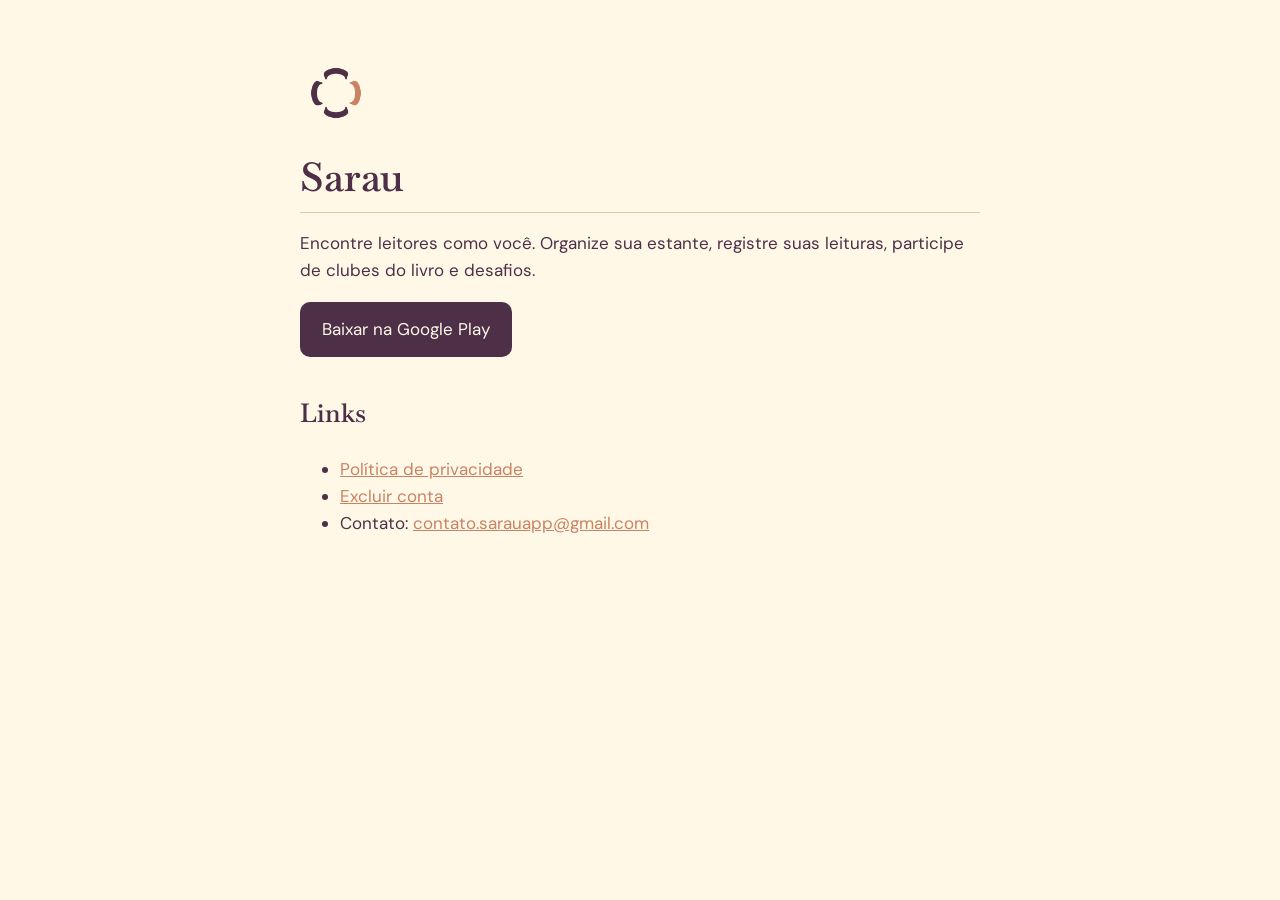
==== index.html @ 99bb4445 "Add files via upload" ====
<!doctype html><html lang="pt-BR"><head><meta charset="utf-8"><meta name="viewport" content="width=device-width,initial-scale=1">
<title>Sarau · rede social de leitores</title>
<link href="https://fonts.googleapis.com/css2?family=Baskervville:wght@600&family=DM+Sans:wght@400;500&display=swap" rel="stylesheet">
<link rel="stylesheet" href="estilo.css"></head><body><main>
<p><img src="simbolo.png" alt="" width="72"></p>
<h1>Sarau</h1>
<p>Encontre leitores como você. Organize sua estante, registre suas leituras, participe de clubes do livro e desafios.</p>
<p><a class="botao" href="https://play.google.com/store/apps/details?id=app.sarau.leitura">Baixar na Google Play</a></p>
<h2>Links</h2>
<ul><li><a href="privacidade.html">Política de privacidade</a></li><li><a href="excluir-conta.html">Excluir conta</a></li><li>Contato: <a href="mailto:contato.sarauapp@gmail.com">contato.sarauapp@gmail.com</a></li></ul>
</main></body></html>
---- estilo.css ----
body{margin:0;background:#FFF8E7;color:#4D3048;font:17px/1.6 "DM Sans",system-ui,sans-serif}
main{max-width:680px;margin:0 auto;padding:40px 24px 80px}
h1,h2{font-family:Baskervville,Georgia,serif;font-weight:600;color:#4D3048}
h1{font-size:40px;line-height:1.15;margin:0 0 8px;border-bottom:1px solid #D9C7A0;padding-bottom:12px}
h2{font-size:26px;margin-top:36px}
a{color:#C98262}.botao{display:inline-block;background:#4D3048;color:#FFF8E7;padding:14px 22px;border-radius:10px;text-decoration:none}
.codigo{font-size:34px;letter-spacing:8px;font-weight:700}
table{width:100%;border-collapse:collapse;margin:16px 0;font-size:15px}th,td{border:1px solid #D9C7A0;padding:8px 10px;text-align:left;vertical-align:top}th{background:#F8ECD8}
@media(max-width:600px){table{display:block;overflow-x:auto}}
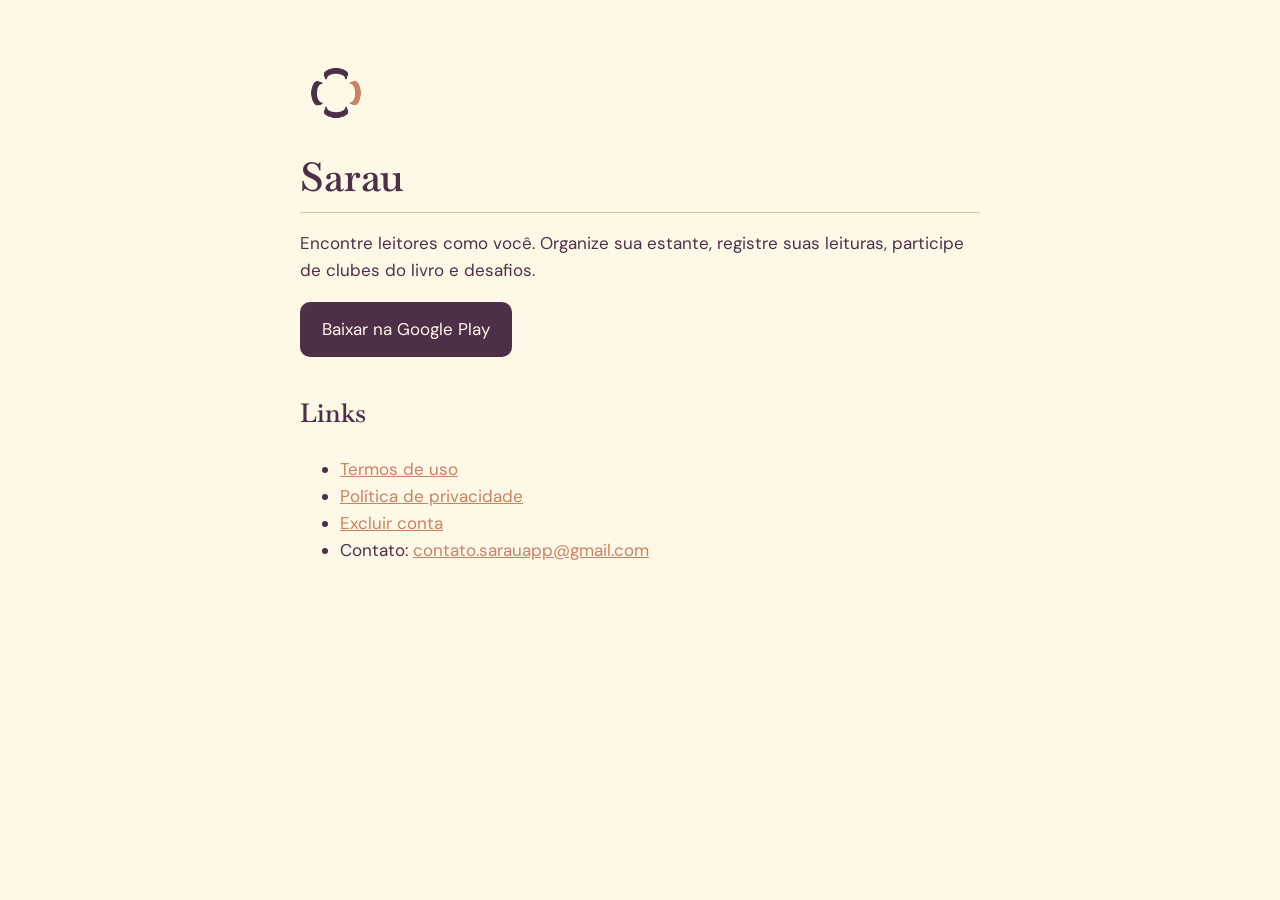
==== commit 4629e49f: "Add files via upload" ====
--- a/index.html
+++ b/index.html
@@ -7,5 +7,5 @@
 <p>Encontre leitores como você. Organize sua estante, registre suas leituras, participe de clubes do livro e desafios.</p>
 <p><a class="botao" href="https://play.google.com/store/apps/details?id=app.sarau.leitura">Baixar na Google Play</a></p>
 <h2>Links</h2>
-<ul><li><a href="privacidade.html">Política de privacidade</a></li><li><a href="excluir-conta.html">Excluir conta</a></li><li>Contato: <a href="mailto:contato.sarauapp@gmail.com">contato.sarauapp@gmail.com</a></li></ul>
+<ul><li><a href="termos.html">Termos de uso</a></li><li><a href="privacidade.html">Política de privacidade</a></li><li><a href="excluir-conta.html">Excluir conta</a></li><li>Contato: <a href="mailto:contato.sarauapp@gmail.com">contato.sarauapp@gmail.com</a></li></ul>
 </main></body></html>
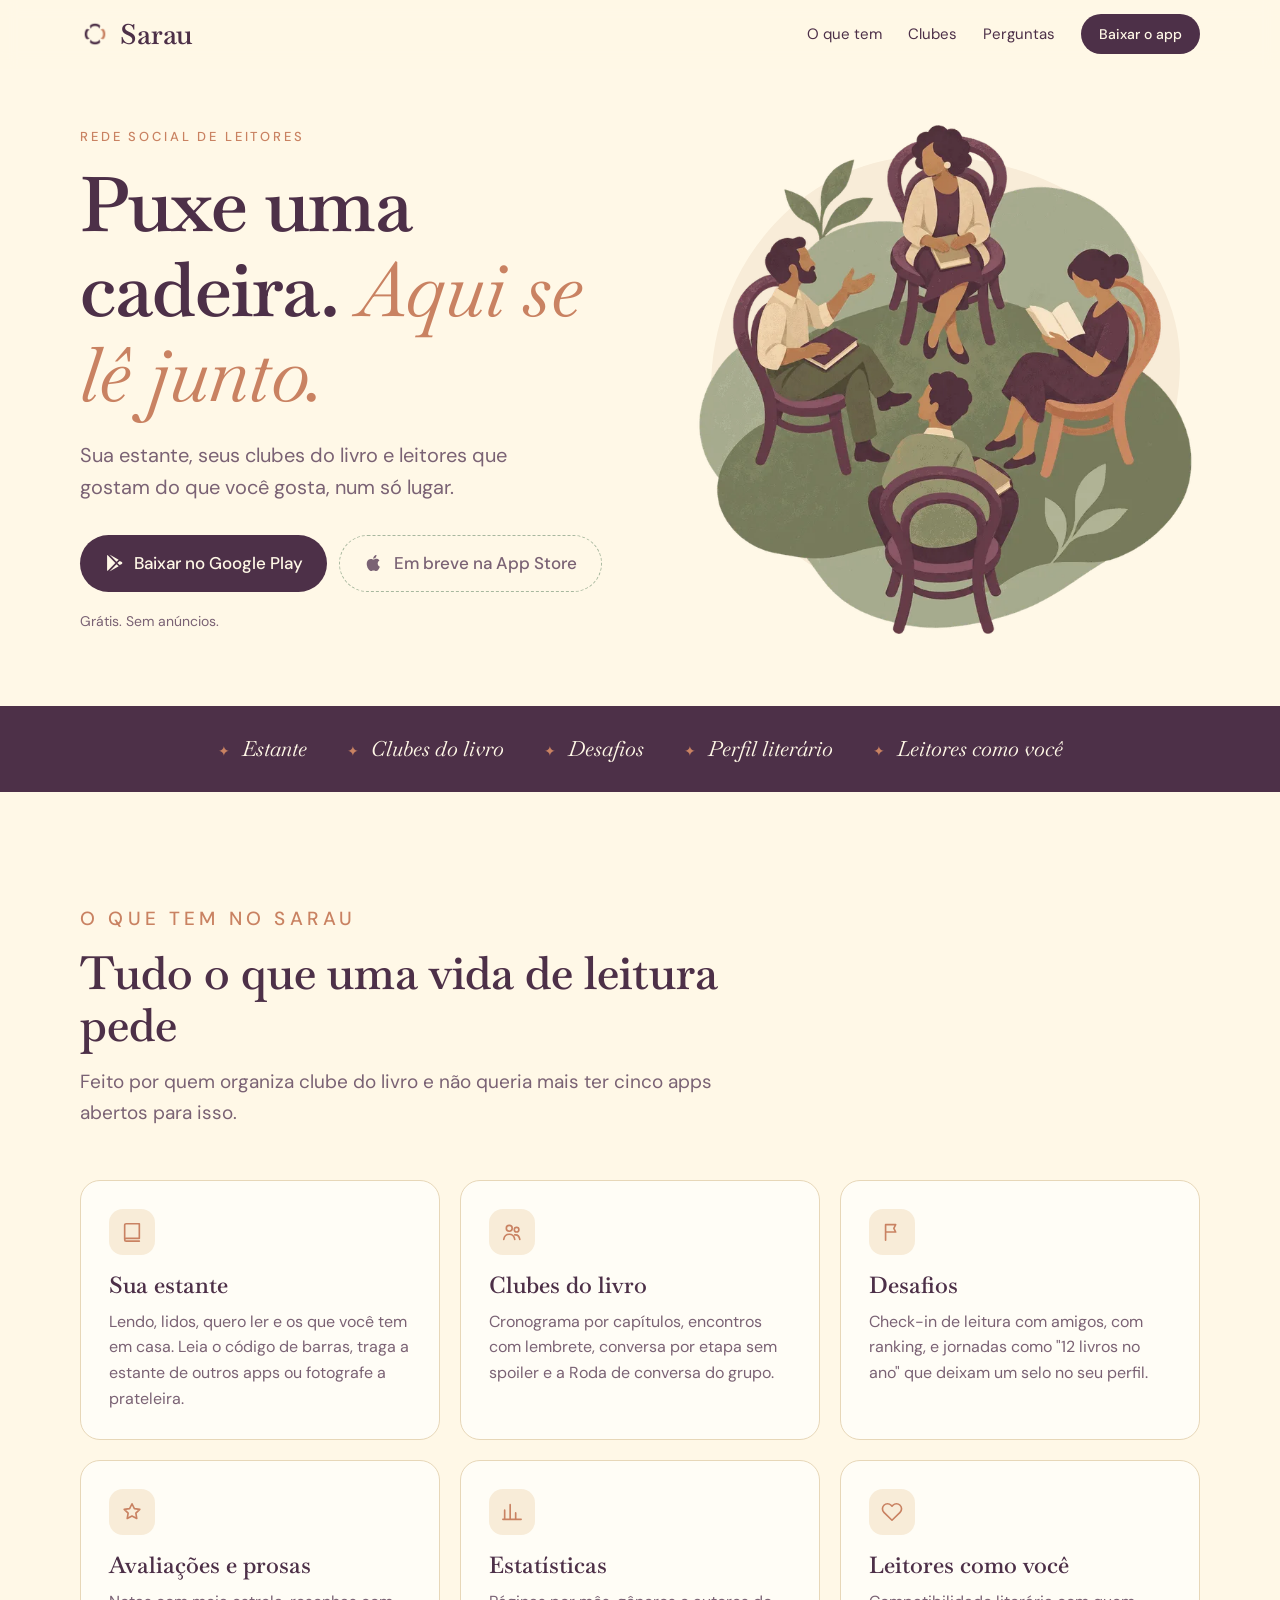
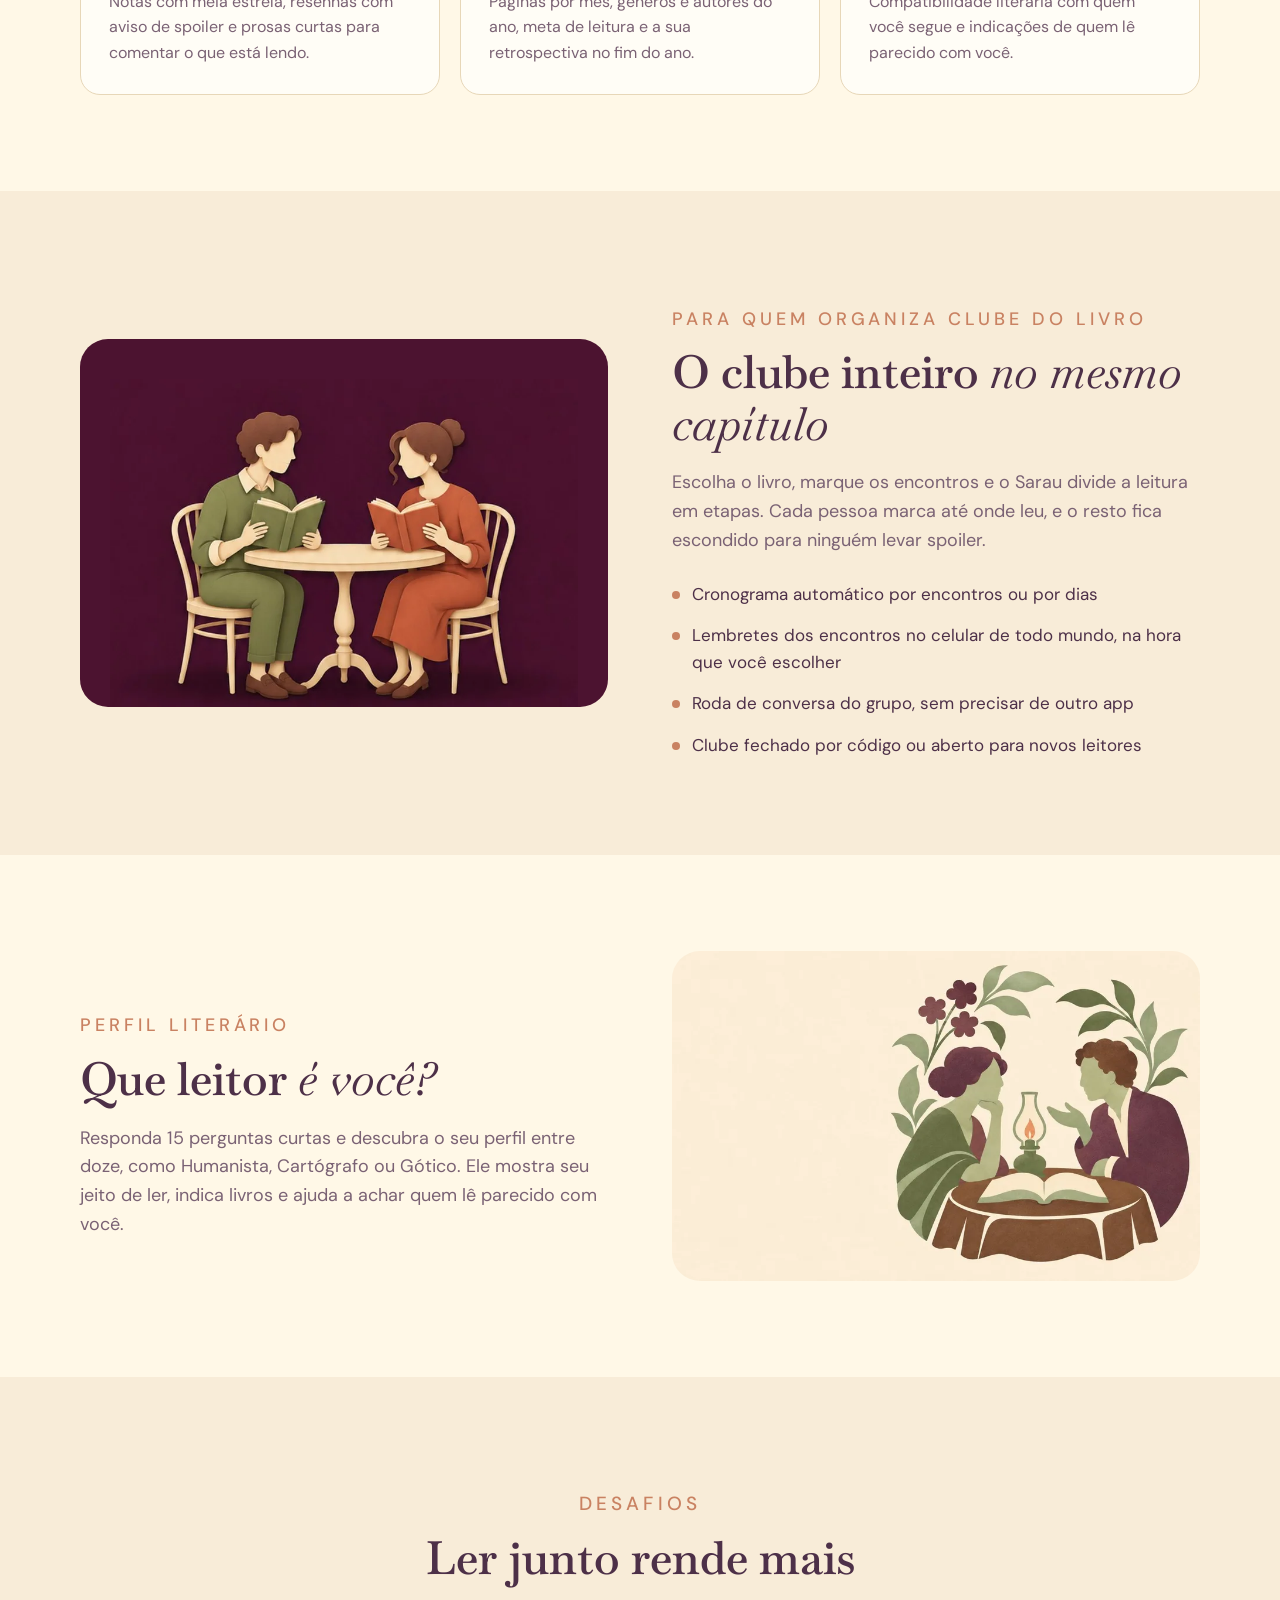
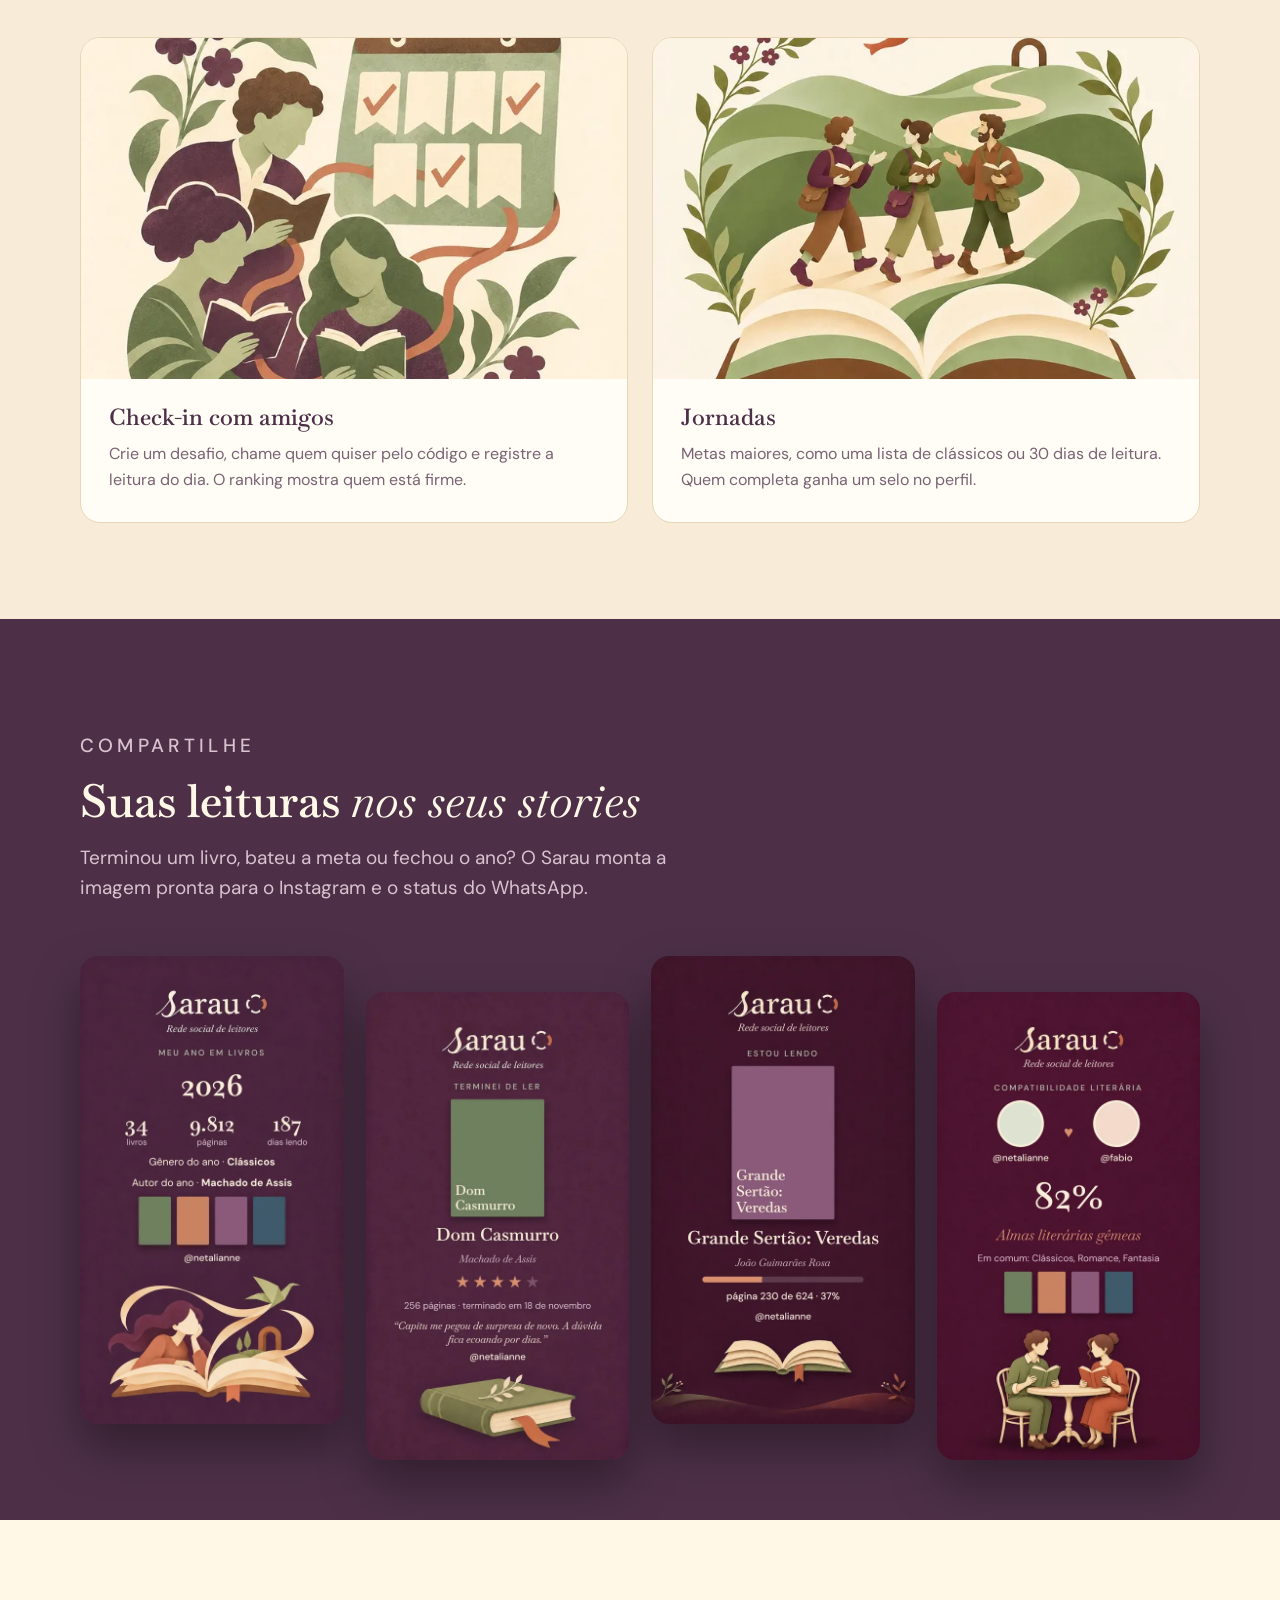
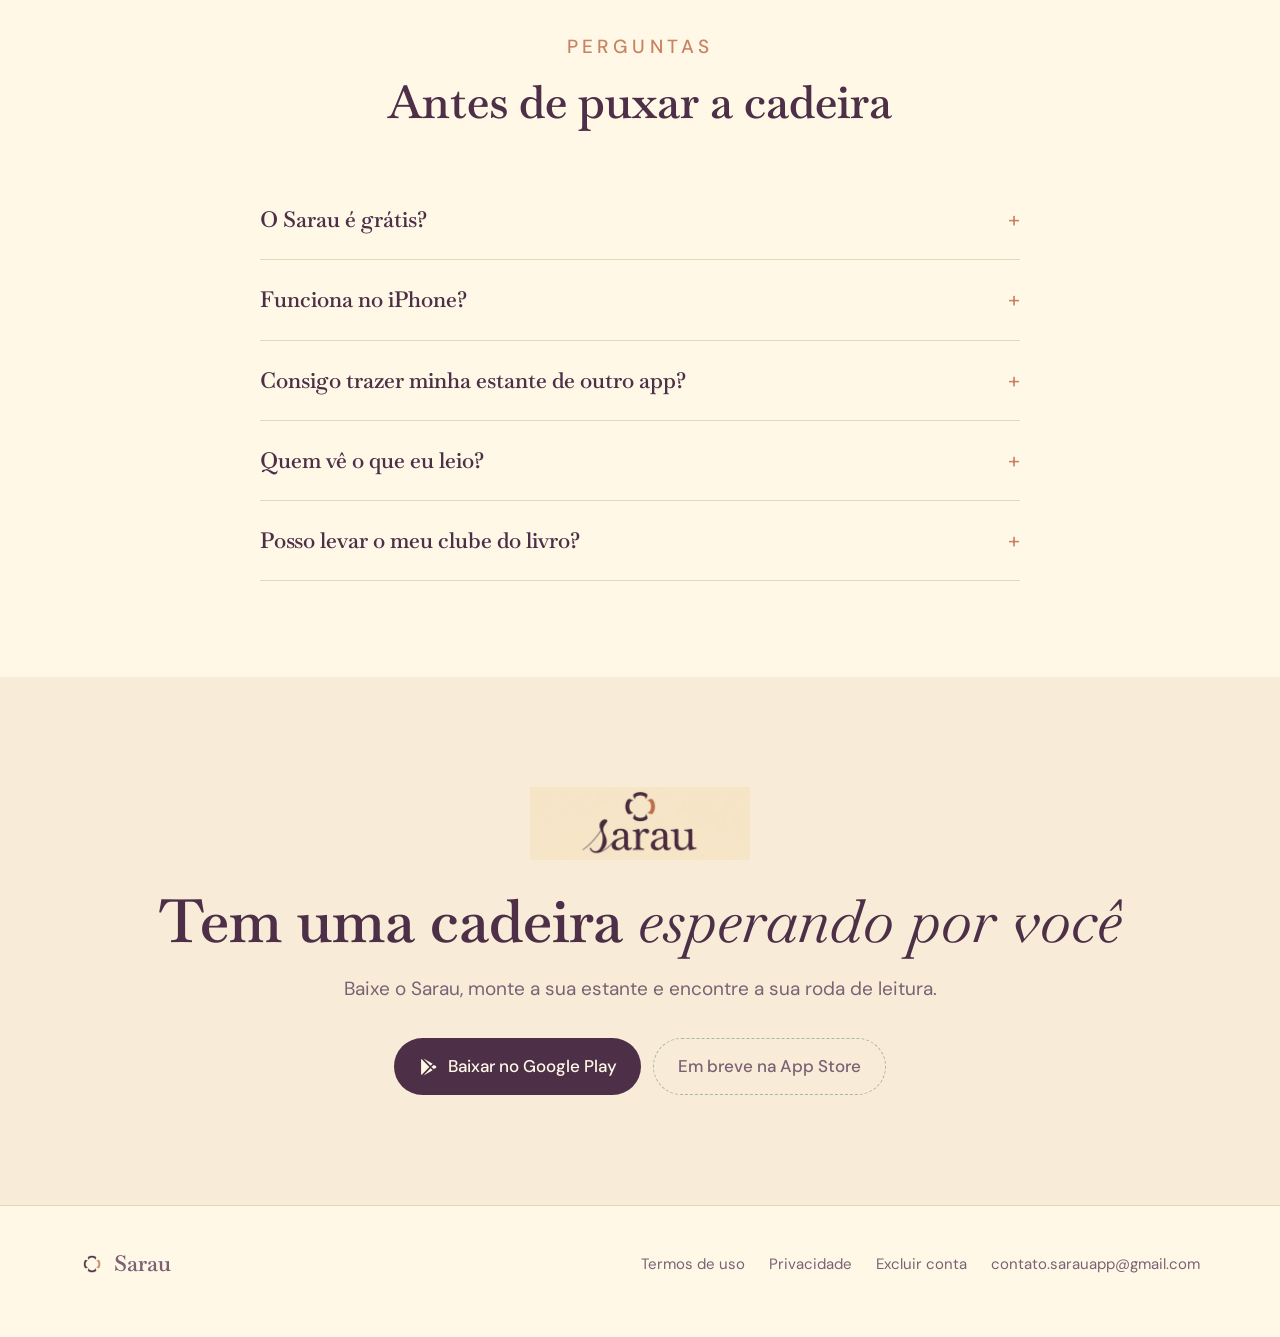
==== commit aa9f4bf9: "Add files via upload" ====
--- a/index.html
+++ b/index.html
@@ -1,11 +1,356 @@
-<!doctype html><html lang="pt-BR"><head><meta charset="utf-8"><meta name="viewport" content="width=device-width,initial-scale=1">
+<!doctype html>
+<html lang="pt-BR">
+<head>
+<meta charset="utf-8">
+<meta name="viewport" content="width=device-width,initial-scale=1">
 <title>Sarau · rede social de leitores</title>
-<link href="https://fonts.googleapis.com/css2?family=Baskervville:wght@600&family=DM+Sans:wght@400;500&display=swap" rel="stylesheet">
-<link rel="stylesheet" href="estilo.css"></head><body><main>
-<p><img src="simbolo.png" alt="" width="72"></p>
-<h1>Sarau</h1>
-<p>Encontre leitores como você. Organize sua estante, registre suas leituras, participe de clubes do livro e desafios.</p>
-<p><a class="botao" href="https://play.google.com/store/apps/details?id=app.sarau.leitura">Baixar na Google Play</a></p>
-<h2>Links</h2>
-<ul><li><a href="termos.html">Termos de uso</a></li><li><a href="privacidade.html">Política de privacidade</a></li><li><a href="excluir-conta.html">Excluir conta</a></li><li>Contato: <a href="mailto:contato.sarauapp@gmail.com">contato.sarauapp@gmail.com</a></li></ul>
-</main></body></html>
+<meta name="description" content="Sarau é a rede social de leitores: organize sua estante, participe de clubes do livro, entre em desafios de leitura e encontre gente que lê parecido com você.">
+<meta property="og:title" content="Sarau · rede social de leitores">
+<meta property="og:description" content="Puxe uma cadeira: estante, clubes do livro, desafios e leitores como você, num só lugar.">
+<meta property="og:image" content="https://netalianne.github.io/sarau-site/img/roda.webp">
+<meta property="og:type" content="website">
+<meta name="theme-color" content="#4D3048">
+<link rel="icon" href="simbolo.png">
+<link rel="preconnect" href="https://fonts.googleapis.com">
+<link rel="preconnect" href="https://fonts.gstatic.com" crossorigin>
+<link href="https://fonts.googleapis.com/css2?family=Baskervville:ital,wght@0,400;0,600;1,400&family=DM+Sans:wght@400;500;700&display=swap" rel="stylesheet">
+<style>
+  :root {
+    --marfim: #FFF8E7; --papel: #FFFDF6; --cartao: #F8ECD8; --ameixa: #4D3048; --ameixa-escura: #3A2236;
+    --terracota: #C98262; --salvia: #A8B89F; --salvia-clara: #DDE3D1; --oliva: #6F7F5F; --suave: #7A6274; --linha: #E7D7B8;
+  }
+  * { box-sizing: border-box; }
+  html { scroll-behavior: smooth; }
+  body { margin: 0; background: var(--marfim); color: var(--ameixa); font-family: 'DM Sans', system-ui, sans-serif; font-size: 17px; line-height: 1.6; }
+  img { max-width: 100%; height: auto; display: block; }
+  a { color: inherit; }
+  .miolo { width: min(1120px, 100% - 40px); margin-inline: auto; }
+  h1, h2, h3 { font-family: 'Baskervville', Georgia, serif; font-weight: 600; line-height: 1.12; margin: 0; }
+  h2 { font-size: clamp(30px, 4.4vw, 46px); }
+  h3 { font-size: 23px; }
+  .italico { font-family: 'Baskervville', Georgia, serif; font-style: italic; font-weight: 400; }
+  .rotulo { font-size: 13px; letter-spacing: .22em; text-transform: uppercase; color: var(--terracota); font-weight: 500; margin-bottom: 14px; }
+  p { margin: 0; }
+  .suave { color: var(--suave); }
+
+  /* topo */
+  .topo { position: sticky; top: 0; z-index: 10; background: rgba(255,248,231,.92); backdrop-filter: blur(8px); border-bottom: 1px solid transparent; }
+  .topo.rolou { border-color: var(--linha); }
+  .topo .miolo { display: flex; align-items: center; justify-content: space-between; height: 68px; }
+  .marca { display: flex; align-items: center; gap: 10px; text-decoration: none; font-family: 'Baskervville', serif; font-size: 28px; font-weight: 600; }
+  .marca img { width: 30px; }
+  .menu { display: flex; gap: 26px; align-items: center; font-size: 15px; }
+  .menu a { text-decoration: none; }
+  .menu a:not(.botao):hover { color: var(--terracota); }
+  @media (max-width: 760px) { .menu a:not(.botao) { display: none; } }
+
+  .botao { display: inline-flex; align-items: center; gap: 10px; background: var(--ameixa); color: var(--marfim); text-decoration: none; font-weight: 500; padding: 14px 24px; border-radius: 999px; transition: transform .15s, background .15s; }
+  .botao:hover { background: var(--ameixa-escura); transform: translateY(-1px); }
+  .botao.pequeno { padding: 9px 18px; font-size: 14px; }
+  .botao.claro { background: transparent; color: var(--ameixa); border: 1.5px solid var(--ameixa); }
+  .botao.desligado { background: transparent; color: var(--suave); border: 1.5px dashed var(--salvia); cursor: default; }
+  .botao.desligado:hover { transform: none; }
+  .botao svg { width: 20px; height: 20px; flex: none; }
+  .lojas { display: flex; flex-wrap: wrap; gap: 12px; }
+
+  /* abertura */
+  .abertura { padding: 56px 0 72px; }
+  .abertura .miolo { display: grid; grid-template-columns: 1.05fr .95fr; gap: 48px; align-items: center; }
+  .abertura h1 { font-size: clamp(42px, 6.4vw, 76px); letter-spacing: -.01em; }
+  .abertura h1 .italico { color: var(--terracota); }
+  .abertura .chamada { font-size: 20px; margin: 22px 0 32px; max-width: 34ch; }
+  .abertura .ilustra { position: relative; }
+  .abertura .ilustra::before { content: ''; position: absolute; inset: 6% 4%; background: var(--cartao); border-radius: 46% 54% 50% 50% / 52% 46% 54% 48%; z-index: -1; }
+  .detalhe { margin-top: 18px; font-size: 14px; }
+  @media (max-width: 860px) {
+    .abertura .miolo { grid-template-columns: 1fr; text-align: center; }
+    .abertura .chamada { margin-inline: auto; }
+    .abertura .lojas { justify-content: center; }
+    .abertura .ilustra { max-width: 300px; margin: 0 auto; order: -1; }
+  }
+
+  /* faixa */
+  .faixa { background: var(--ameixa); color: var(--marfim); padding: 26px 0; }
+  .faixa .miolo { display: flex; flex-wrap: wrap; justify-content: center; gap: 12px 40px; font-family: 'Baskervville', serif; font-size: 21px; font-style: italic; }
+  .faixa span::before { content: '✦'; color: var(--terracota); margin-right: 12px; font-style: normal; font-size: 14px; }
+
+  section { padding: 96px 0; }
+  .cabeca { max-width: 640px; margin-bottom: 52px; }
+  .cabeca p { margin-top: 16px; font-size: 19px; }
+  .centro { text-align: center; margin-inline: auto; }
+
+  /* recursos */
+  .grade { display: grid; grid-template-columns: repeat(3, 1fr); gap: 20px; }
+  .card { background: var(--papel); border: 1px solid var(--linha); border-radius: 20px; padding: 28px; }
+  .card .icone { width: 46px; height: 46px; border-radius: 14px; background: var(--cartao); display: grid; place-items: center; margin-bottom: 18px; }
+  .card .icone svg { width: 22px; height: 22px; stroke: var(--terracota); }
+  .card p { margin-top: 10px; color: var(--suave); font-size: 16px; }
+  @media (max-width: 900px) { .grade { grid-template-columns: 1fr 1fr; } }
+  @media (max-width: 600px) { .grade { grid-template-columns: 1fr; } }
+
+  /* blocos alternados */
+  .bloco .miolo { display: grid; grid-template-columns: 1fr 1fr; gap: 64px; align-items: center; }
+  .bloco.inverte .ilustra { order: 2; }
+  .bloco .ilustra img { border-radius: 28px; }
+  .bloco ul { list-style: none; padding: 0; margin: 26px 0 0; display: grid; gap: 14px; }
+  .bloco li { display: flex; gap: 12px; }
+  .bloco li::before { content: ''; flex: none; width: 8px; height: 8px; border-radius: 50%; background: var(--terracota); margin-top: 10px; }
+  .bloco .texto > p { margin-top: 18px; font-size: 18px; }
+  .fundo-cartao { background: var(--cartao); }
+  .mesa { background: #4c1330; border-radius: 28px; padding: 40px 30px 0; overflow: hidden; }
+  .mesa img { border-radius: 0 !important; }
+  @media (max-width: 860px) {
+    .bloco .miolo { grid-template-columns: 1fr; gap: 36px; }
+    .bloco.inverte .ilustra { order: 0; }
+    .bloco .ilustra { max-width: 460px; }
+  }
+
+  /* desafios */
+  .duas { display: grid; grid-template-columns: 1fr 1fr; gap: 24px; }
+  .duas .card { padding: 0; overflow: hidden; display: flex; flex-direction: column; }
+  .duas .card img { aspect-ratio: 16/10; object-fit: cover; }
+  .duas .card div { padding: 26px 28px 30px; }
+  @media (max-width: 760px) { .duas { grid-template-columns: 1fr; } }
+
+  /* stories */
+  .stories { background: var(--ameixa); color: var(--marfim); overflow: hidden; }
+  .stories .rotulo { color: var(--salvia); }
+  .stories .cabeca p { color: #D9C3CF; }
+  .telas { display: grid; grid-template-columns: repeat(4, 1fr); gap: 22px; }
+  .telas img { border-radius: 18px; box-shadow: 0 24px 48px rgba(0,0,0,.35); }
+  .telas img:nth-child(even) { transform: translateY(36px); }
+  @media (max-width: 860px) {
+    .telas { grid-template-columns: repeat(4, 62%); overflow-x: auto; scroll-snap-type: x mandatory; padding-bottom: 50px; }
+    .telas img { scroll-snap-align: center; }
+  }
+
+  /* perguntas */
+  .perguntas { max-width: 760px; margin-inline: auto; }
+  details { border-bottom: 1px solid var(--linha); padding: 22px 0; }
+  summary { cursor: pointer; list-style: none; font-family: 'Baskervville', serif; font-size: 22px; font-weight: 600; display: flex; justify-content: space-between; gap: 16px; }
+  summary::-webkit-details-marker { display: none; }
+  summary::after { content: '+'; color: var(--terracota); font-family: 'DM Sans'; font-weight: 400; }
+  details[open] summary::after { content: '–'; }
+  details p { margin-top: 12px; color: var(--suave); }
+
+  /* convite final */
+  .final { text-align: center; padding: 110px 0; }
+  .final h2 { font-size: clamp(36px, 5.4vw, 60px); }
+  .final p { font-size: 19px; margin: 18px auto 34px; max-width: 46ch; }
+  .final .lojas { justify-content: center; }
+
+  footer { border-top: 1px solid var(--linha); padding: 40px 0 56px; font-size: 15px; }
+  footer .miolo { display: flex; flex-wrap: wrap; gap: 20px 40px; justify-content: space-between; align-items: center; }
+  footer nav { display: flex; flex-wrap: wrap; gap: 8px 24px; }
+  footer a { text-decoration: none; color: var(--suave); }
+  footer a:hover { color: var(--ameixa); }
+
+  .surge { opacity: 0; transform: translateY(18px); transition: opacity .7s ease, transform .7s ease; }
+  .surge.visivel { opacity: 1; transform: none; }
+  @media (prefers-reduced-motion: reduce) { .surge { opacity: 1; transform: none; transition: none; } html { scroll-behavior: auto; } }
+</style>
+</head>
+<body>
+
+<header class="topo" id="topo">
+  <div class="miolo">
+    <a class="marca" href="#"><img src="simbolo.png" alt="">Sarau</a>
+    <nav class="menu">
+      <a href="#recursos">O que tem</a>
+      <a href="#clubes">Clubes</a>
+      <a href="#perguntas">Perguntas</a>
+      <a class="botao pequeno" href="#baixar">Baixar o app</a>
+    </nav>
+  </div>
+</header>
+
+<main>
+  <section class="abertura">
+    <div class="miolo">
+      <div>
+        <p class="rotulo">Rede social de leitores</p>
+        <h1>Puxe uma cadeira. <span class="italico">Aqui se lê junto.</span></h1>
+        <p class="chamada suave">Sua estante, seus clubes do livro e leitores que gostam do que você gosta, num só lugar.</p>
+        <div class="lojas">
+          <a class="botao" href="https://play.google.com/store/apps/details?id=app.sarau.leitura">
+            <svg viewBox="0 0 24 24" fill="currentColor" aria-hidden="true"><path d="M4.2 2.4 13.6 12l-9.4 9.6c-.3-.2-.5-.6-.5-1.1V3.5c0-.5.2-.9.5-1.1Zm10.8 11 2.6 2.6-11 6.3 8.4-8.9Zm3.9-3.9 2.5 1.4c.8.5.8 1.7 0 2.2l-2.5 1.4-2.8-2.5 2.8-2.5ZM6.6 1.7l11 6.3L15 10.6 6.6 1.7Z"/></svg>
+            Baixar no Google Play
+          </a>
+          <span class="botao desligado">
+            <svg viewBox="0 0 24 24" fill="currentColor" aria-hidden="true"><path d="M16.4 12.6c0-2.4 2-3.6 2.1-3.7-1.1-1.7-2.9-1.9-3.5-1.9-1.5-.2-2.9.9-3.7.9-.8 0-1.9-.9-3.2-.8-1.6 0-3.1 1-4 2.4-1.7 3-.4 7.4 1.2 9.8.8 1.2 1.8 2.5 3 2.4 1.2 0 1.7-.8 3.2-.8s1.9.8 3.2.8c1.3 0 2.2-1.2 3-2.4.9-1.4 1.3-2.7 1.3-2.8 0 0-2.6-1-2.6-3.9ZM14 5.4c.7-.8 1.1-1.9 1-3-1 0-2.1.7-2.8 1.5-.6.7-1.2 1.8-1 2.9 1.1.1 2.1-.6 2.8-1.4Z"/></svg>
+            Em breve na App Store
+          </span>
+        </div>
+        <p class="detalhe suave">Grátis. Sem anúncios.</p>
+      </div>
+      <div class="ilustra"><img src="img/roda.webp" alt="Quatro pessoas sentadas em roda, conversando sobre livros" width="800" height="800"></div>
+    </div>
+  </section>
+
+  <div class="faixa"><div class="miolo"><span>Estante</span><span>Clubes do livro</span><span>Desafios</span><span>Perfil literário</span><span>Leitores como você</span></div></div>
+
+  <section id="recursos">
+    <div class="miolo">
+      <div class="cabeca surge">
+        <p class="rotulo">O que tem no Sarau</p>
+        <h2>Tudo o que uma vida de leitura pede</h2>
+        <p class="suave">Feito por quem organiza clube do livro e não queria mais ter cinco apps abertos para isso.</p>
+      </div>
+      <div class="grade">
+        <article class="card surge">
+          <div class="icone"><svg viewBox="0 0 24 24" fill="none" stroke-width="1.8" stroke-linecap="round" stroke-linejoin="round"><path d="M4 19.5V4.5A1.5 1.5 0 0 1 5.5 3H20v16H5.5A1.5 1.5 0 0 0 4 20.5 1.5 1.5 0 0 0 5.5 22H20"/></svg></div>
+          <h3>Sua estante</h3>
+          <p>Lendo, lidos, quero ler e os que você tem em casa. Leia o código de barras, traga a estante de outros apps ou fotografe a prateleira.</p>
+        </article>
+        <article class="card surge">
+          <div class="icone"><svg viewBox="0 0 24 24" fill="none" stroke-width="1.8" stroke-linecap="round" stroke-linejoin="round"><circle cx="9" cy="8" r="3.2"/><circle cx="17" cy="9.5" r="2.5"/><path d="M3 20c.6-3.4 3-5.5 6-5.5s5.4 2.1 6 5.5M15 15.2c2.6-.4 4.9 1.3 5.5 4.8"/></svg></div>
+          <h3>Clubes do livro</h3>
+          <p>Cronograma por capítulos, encontros com lembrete, conversa por etapa sem spoiler e a Roda de conversa do grupo.</p>
+        </article>
+        <article class="card surge">
+          <div class="icone"><svg viewBox="0 0 24 24" fill="none" stroke-width="1.8" stroke-linecap="round" stroke-linejoin="round"><path d="M5 21V4m0 0h11l-2 4 2 4H5"/></svg></div>
+          <h3>Desafios</h3>
+          <p>Check-in de leitura com amigos, com ranking, e jornadas como "12 livros no ano" que deixam um selo no seu perfil.</p>
+        </article>
+        <article class="card surge">
+          <div class="icone"><svg viewBox="0 0 24 24" fill="none" stroke-width="1.8" stroke-linecap="round" stroke-linejoin="round"><path d="M12 3l2.6 5.3 5.9.9-4.3 4.1 1 5.8L12 16.4 6.8 19.1l1-5.8L3.5 9.2l5.9-.9L12 3Z"/></svg></div>
+          <h3>Avaliações e prosas</h3>
+          <p>Notas com meia estrela, resenhas com aviso de spoiler e prosas curtas para comentar o que está lendo.</p>
+        </article>
+        <article class="card surge">
+          <div class="icone"><svg viewBox="0 0 24 24" fill="none" stroke-width="1.8" stroke-linecap="round" stroke-linejoin="round"><path d="M4 20V10M10 20V4M16 20v-7M22 20H2"/></svg></div>
+          <h3>Estatísticas</h3>
+          <p>Páginas por mês, gêneros e autores do ano, meta de leitura e a sua retrospectiva no fim do ano.</p>
+        </article>
+        <article class="card surge">
+          <div class="icone"><svg viewBox="0 0 24 24" fill="none" stroke-width="1.8" stroke-linecap="round" stroke-linejoin="round"><path d="M20.8 4.6a5.5 5.5 0 0 0-7.8 0L12 5.7l-1-1.1a5.5 5.5 0 0 0-7.8 7.8L12 21l8.8-8.6a5.5 5.5 0 0 0 0-7.8Z"/></svg></div>
+          <h3>Leitores como você</h3>
+          <p>Compatibilidade literária com quem você segue e indicações de quem lê parecido com você.</p>
+        </article>
+      </div>
+    </div>
+  </section>
+
+  <section class="bloco fundo-cartao" id="clubes">
+    <div class="miolo">
+      <div class="ilustra surge mesa"><img src="img/mesa.webp" alt="Duas pessoas lendo e conversando à mesma mesa" width="800" height="560" loading="lazy"></div>
+      <div class="texto surge">
+        <p class="rotulo">Para quem organiza clube do livro</p>
+        <h2>O clube inteiro <span class="italico">no mesmo capítulo</span></h2>
+        <p class="suave">Escolha o livro, marque os encontros e o Sarau divide a leitura em etapas. Cada pessoa marca até onde leu, e o resto fica escondido para ninguém levar spoiler.</p>
+        <ul>
+          <li>Cronograma automático por encontros ou por dias</li>
+          <li>Lembretes dos encontros no celular de todo mundo, na hora que você escolher</li>
+          <li>Roda de conversa do grupo, sem precisar de outro app</li>
+          <li>Clube fechado por código ou aberto para novos leitores</li>
+        </ul>
+      </div>
+    </div>
+  </section>
+
+  <section class="bloco inverte">
+    <div class="miolo">
+      <div class="ilustra surge"><img src="img/perfil.webp" alt="Ilustração do perfil literário Humanista" width="900" height="563" loading="lazy"></div>
+      <div class="texto surge">
+        <p class="rotulo">Perfil literário</p>
+        <h2>Que leitor <span class="italico">é você?</span></h2>
+        <p class="suave">Responda 15 perguntas curtas e descubra o seu perfil entre doze, como Humanista, Cartógrafo ou Gótico. Ele mostra seu jeito de ler, indica livros e ajuda a achar quem lê parecido com você.</p>
+      </div>
+    </div>
+  </section>
+
+  <section class="fundo-cartao">
+    <div class="miolo">
+      <div class="cabeca centro surge" style="text-align:center">
+        <p class="rotulo">Desafios</p>
+        <h2>Ler junto rende mais</h2>
+      </div>
+      <div class="duas">
+        <article class="card surge">
+          <img src="img/checkin.webp" alt="" loading="lazy" width="700" height="700">
+          <div>
+            <h3>Check-in com amigos</h3>
+            <p>Crie um desafio, chame quem quiser pelo código e registre a leitura do dia. O ranking mostra quem está firme.</p>
+          </div>
+        </article>
+        <article class="card surge">
+          <img src="img/jornada.webp" alt="" loading="lazy" width="700" height="700">
+          <div>
+            <h3>Jornadas</h3>
+            <p>Metas maiores, como uma lista de clássicos ou 30 dias de leitura. Quem completa ganha um selo no perfil.</p>
+          </div>
+        </article>
+      </div>
+    </div>
+  </section>
+
+  <section class="stories">
+    <div class="miolo">
+      <div class="cabeca surge">
+        <p class="rotulo">Compartilhe</p>
+        <h2>Suas leituras <span class="italico">nos seus stories</span></h2>
+        <p>Terminou um livro, bateu a meta ou fechou o ano? O Sarau monta a imagem pronta para o Instagram e o status do WhatsApp.</p>
+      </div>
+      <div class="telas">
+        <img src="img/story-retrospectiva.webp" alt="Exemplo de story da retrospectiva do ano" loading="lazy" width="540" height="960">
+        <img src="img/story-terminei.webp" alt="Exemplo de story de livro terminado" loading="lazy" width="540" height="960">
+        <img src="img/story-lendo.webp" alt="Exemplo de story de livro em leitura" loading="lazy" width="540" height="960">
+        <img src="img/story-compatibilidade.webp" alt="Exemplo de story de compatibilidade literária" loading="lazy" width="540" height="960">
+      </div>
+    </div>
+  </section>
+
+  <section id="perguntas">
+    <div class="miolo">
+      <div class="cabeca centro surge" style="text-align:center">
+        <p class="rotulo">Perguntas</p>
+        <h2>Antes de puxar a cadeira</h2>
+      </div>
+      <div class="perguntas">
+        <details><summary>O Sarau é grátis?</summary><p>Sim. Dá para usar tudo sem pagar e sem anúncios.</p></details>
+        <details><summary>Funciona no iPhone?</summary><p>A versão para Android já está no Google Play. A do iPhone está a caminho da App Store.</p></details>
+        <details><summary>Consigo trazer minha estante de outro app?</summary><p>Consegue. Dá para importar um arquivo .csv, ler o código de barras dos seus livros ou fotografar a prateleira para o app reconhecer os títulos.</p></details>
+        <details><summary>Quem vê o que eu leio?</summary><p>Você escolhe. O perfil pode ser só para quem você aprovar, e dá para esconder livros específicos. Sua meta e suas estatísticas são só suas.</p></details>
+        <details><summary>Posso levar o meu clube do livro?</summary><p>Pode. Crie o clube, convide o grupo pelo código e use o cronograma, os encontros e a Roda de conversa no lugar de vários apps.</p></details>
+      </div>
+    </div>
+  </section>
+
+  <section class="final fundo-cartao" id="baixar">
+    <div class="miolo surge">
+      <img src="img/logo.webp" alt="Sarau" width="900" height="300" style="width:220px;margin:0 auto 28px;mix-blend-mode:multiply">
+      <h2>Tem uma cadeira <span class="italico">esperando por você</span></h2>
+      <p class="suave">Baixe o Sarau, monte a sua estante e encontre a sua roda de leitura.</p>
+      <div class="lojas">
+        <a class="botao" href="https://play.google.com/store/apps/details?id=app.sarau.leitura">
+          <svg viewBox="0 0 24 24" fill="currentColor" aria-hidden="true"><path d="M4.2 2.4 13.6 12l-9.4 9.6c-.3-.2-.5-.6-.5-1.1V3.5c0-.5.2-.9.5-1.1Zm10.8 11 2.6 2.6-11 6.3 8.4-8.9Zm3.9-3.9 2.5 1.4c.8.5.8 1.7 0 2.2l-2.5 1.4-2.8-2.5 2.8-2.5ZM6.6 1.7l11 6.3L15 10.6 6.6 1.7Z"/></svg>
+          Baixar no Google Play
+        </a>
+        <span class="botao desligado">Em breve na App Store</span>
+      </div>
+    </div>
+  </section>
+</main>
+
+<footer>
+  <div class="miolo">
+    <a class="marca" href="#" style="font-size:22px"><img src="simbolo.png" alt="" style="width:24px">Sarau</a>
+    <nav>
+      <a href="termos.html">Termos de uso</a>
+      <a href="privacidade.html">Privacidade</a>
+      <a href="excluir-conta.html">Excluir conta</a>
+      <a href="mailto:contato.sarauapp@gmail.com">contato.sarauapp@gmail.com</a>
+    </nav>
+  </div>
+</footer>
+
+<script>
+  const topo = document.getElementById('topo');
+  addEventListener('scroll', () => topo.classList.toggle('rolou', scrollY > 8), { passive: true });
+  const obs = new IntersectionObserver((itens) => itens.forEach((i) => {
+    if (i.isIntersecting) { i.target.classList.add('visivel'); obs.unobserve(i.target); }
+  }), { threshold: 0.15 });
+  document.querySelectorAll('.surge').forEach((el) => obs.observe(el));
+</script>
+</body>
+</html>
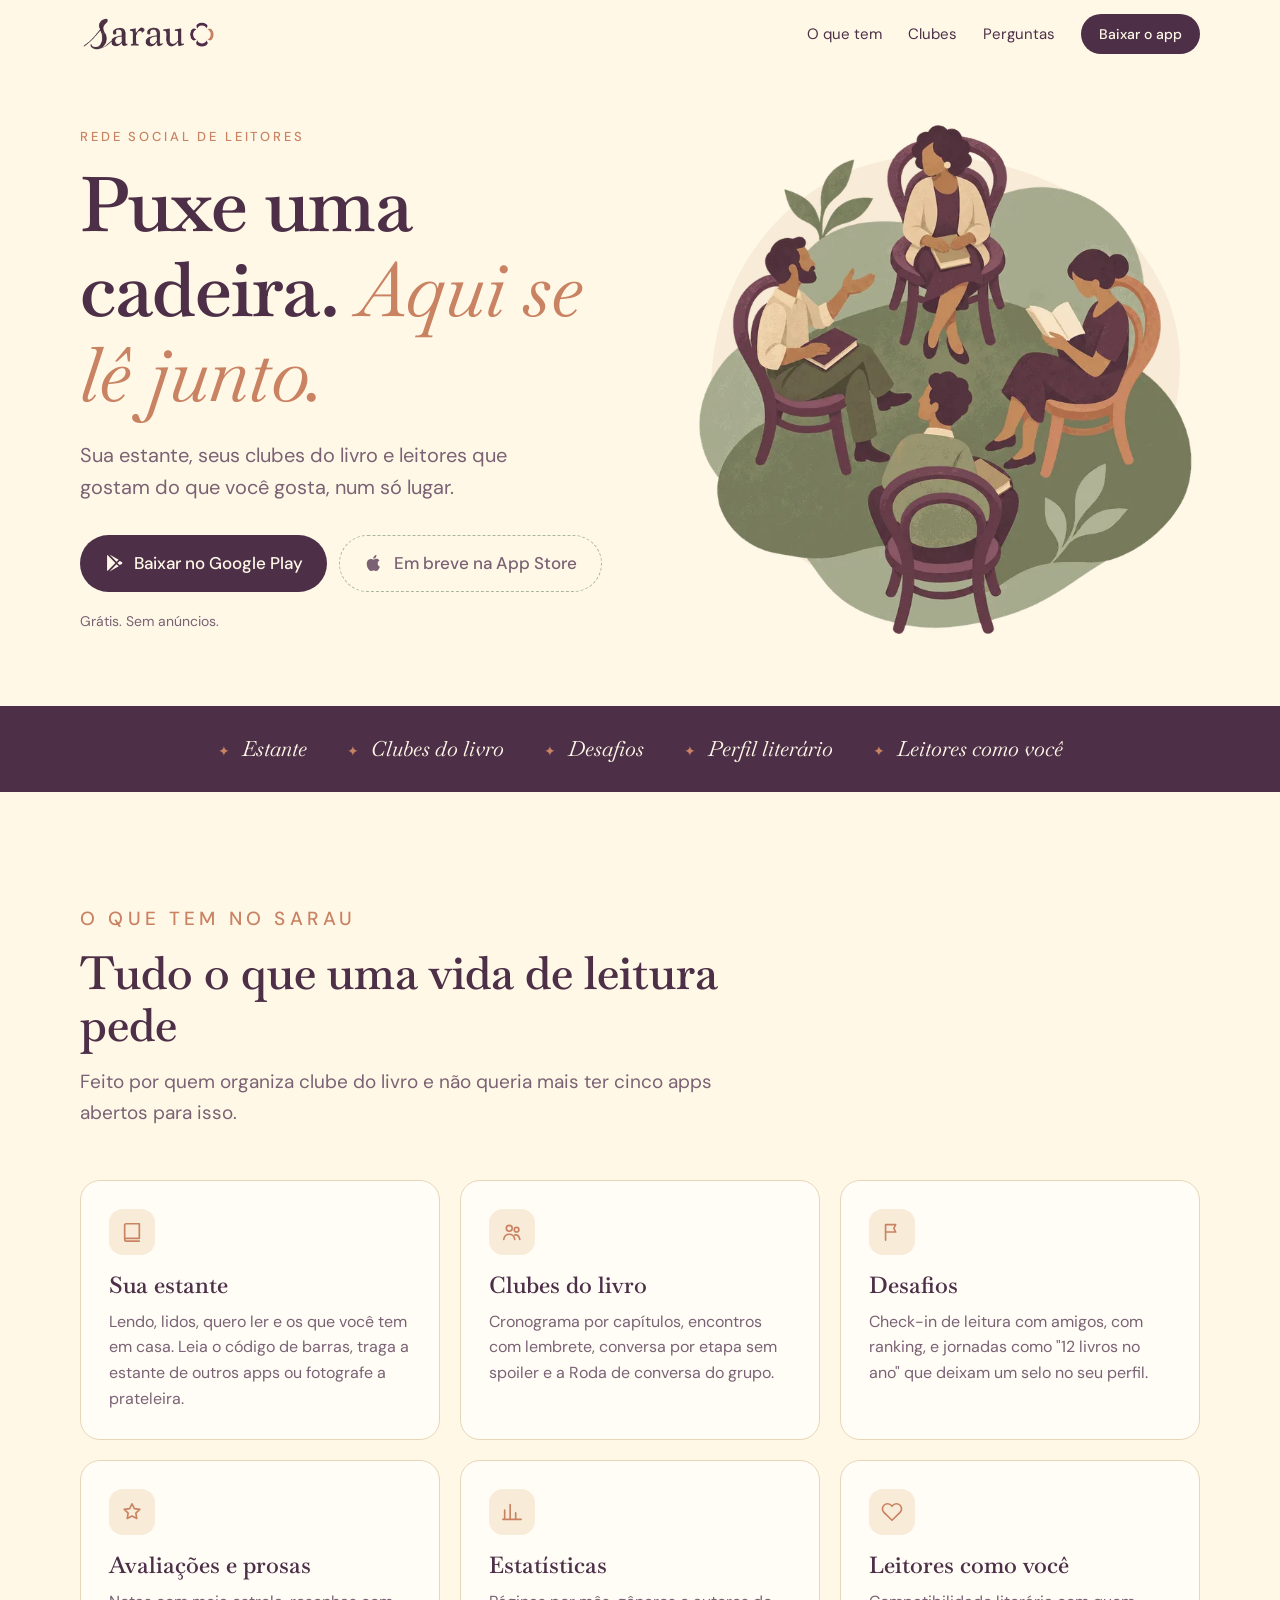
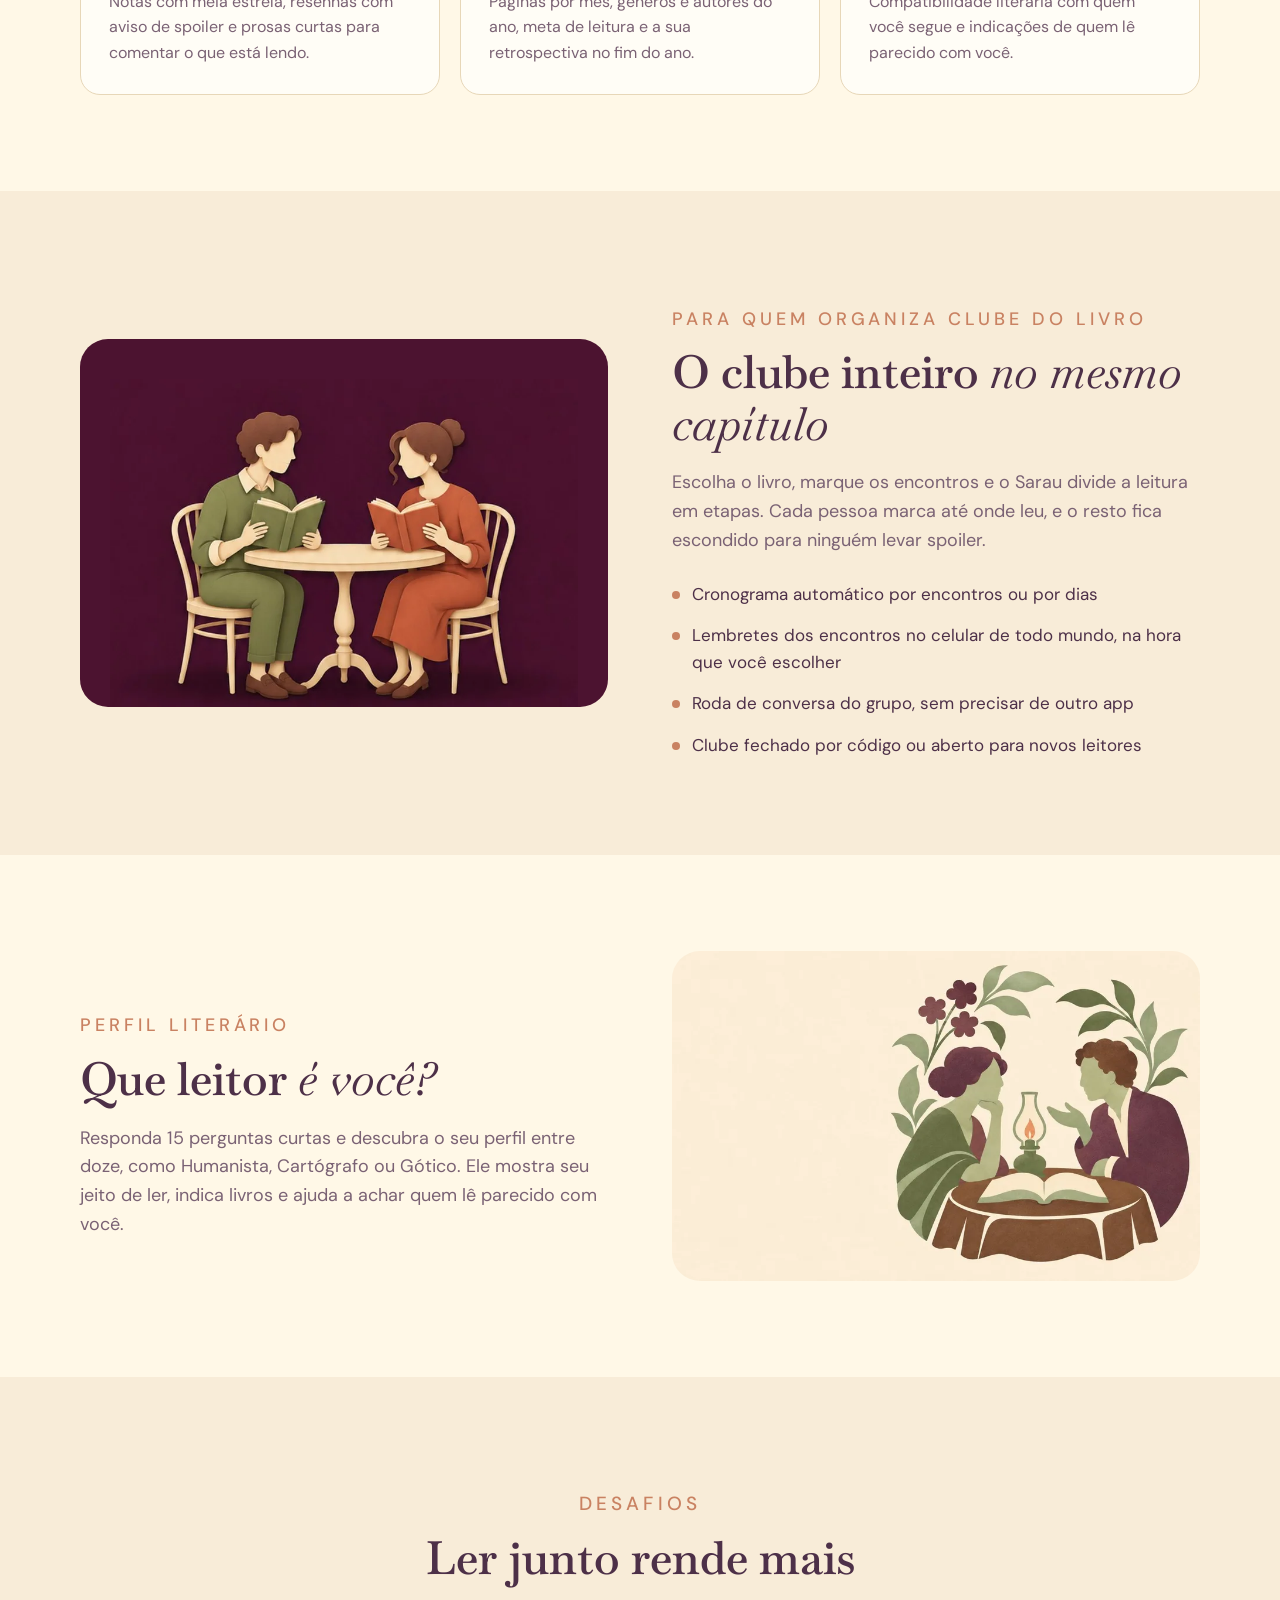
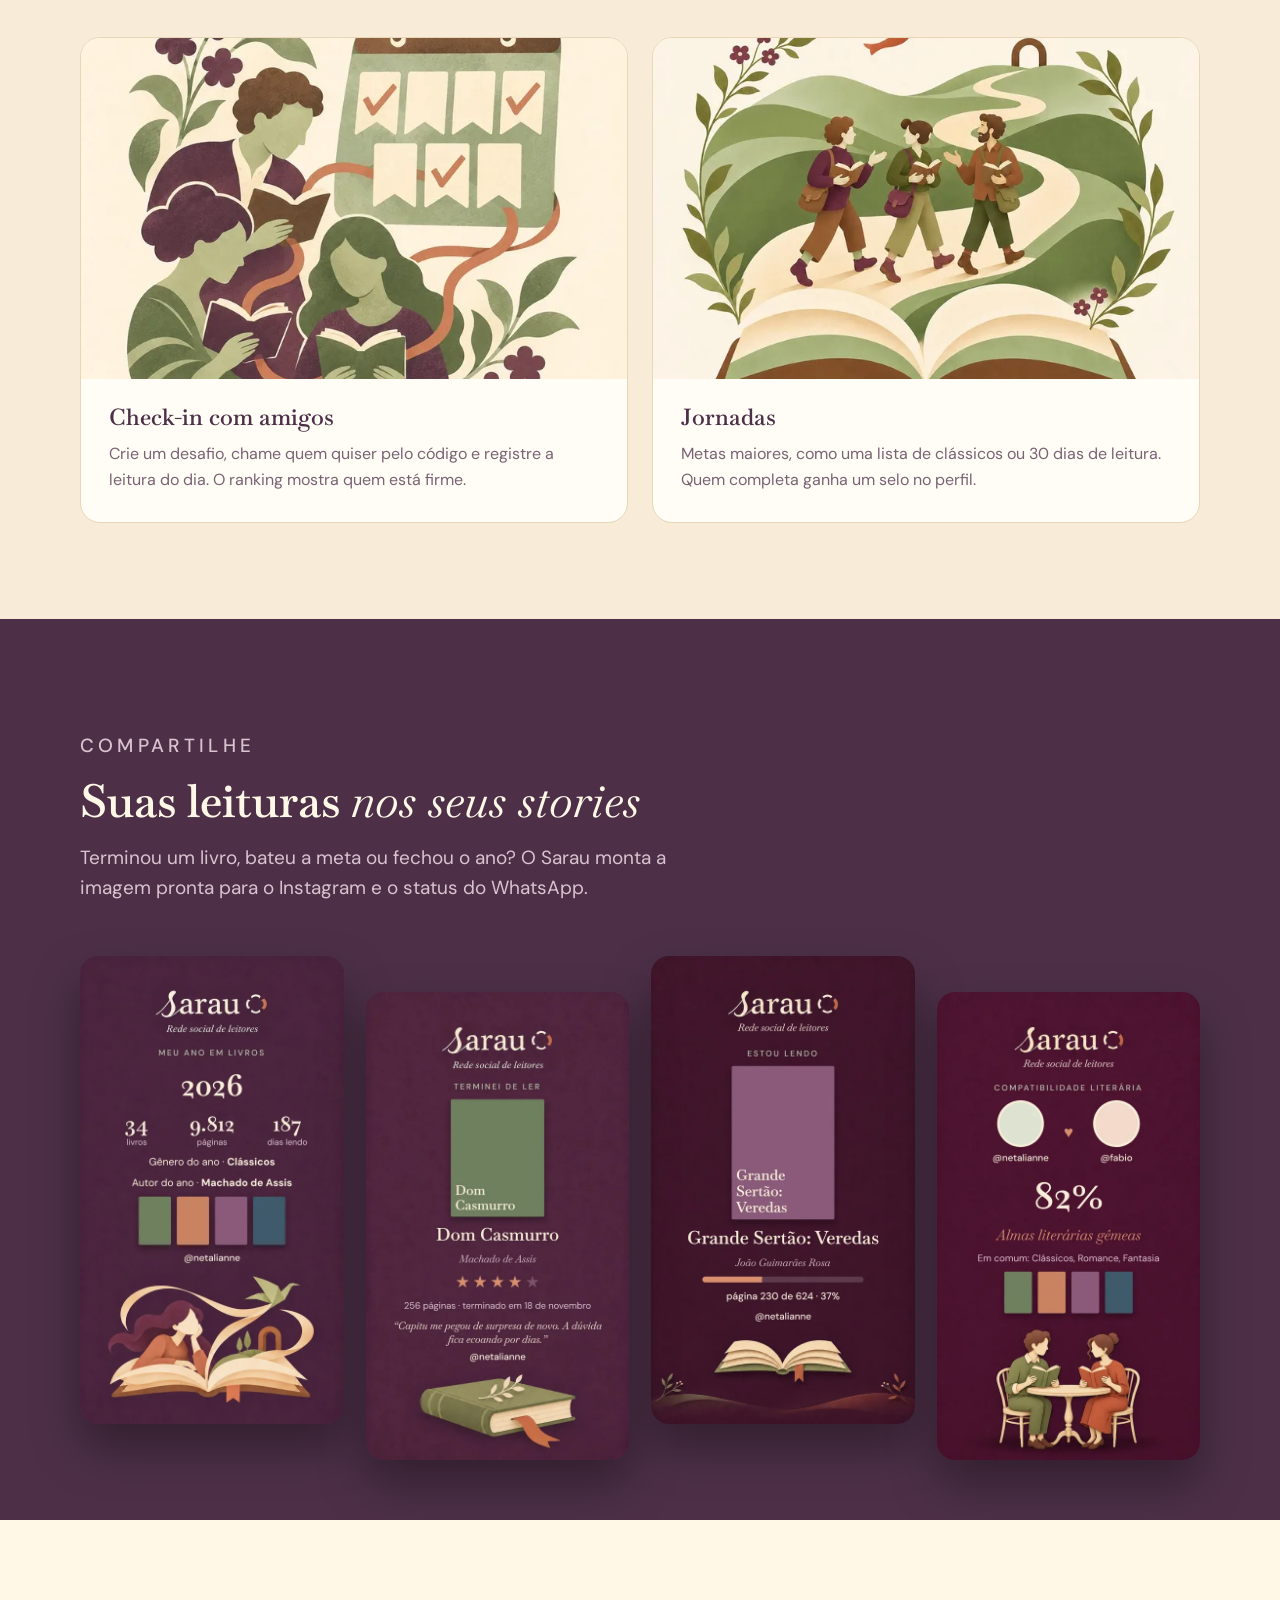
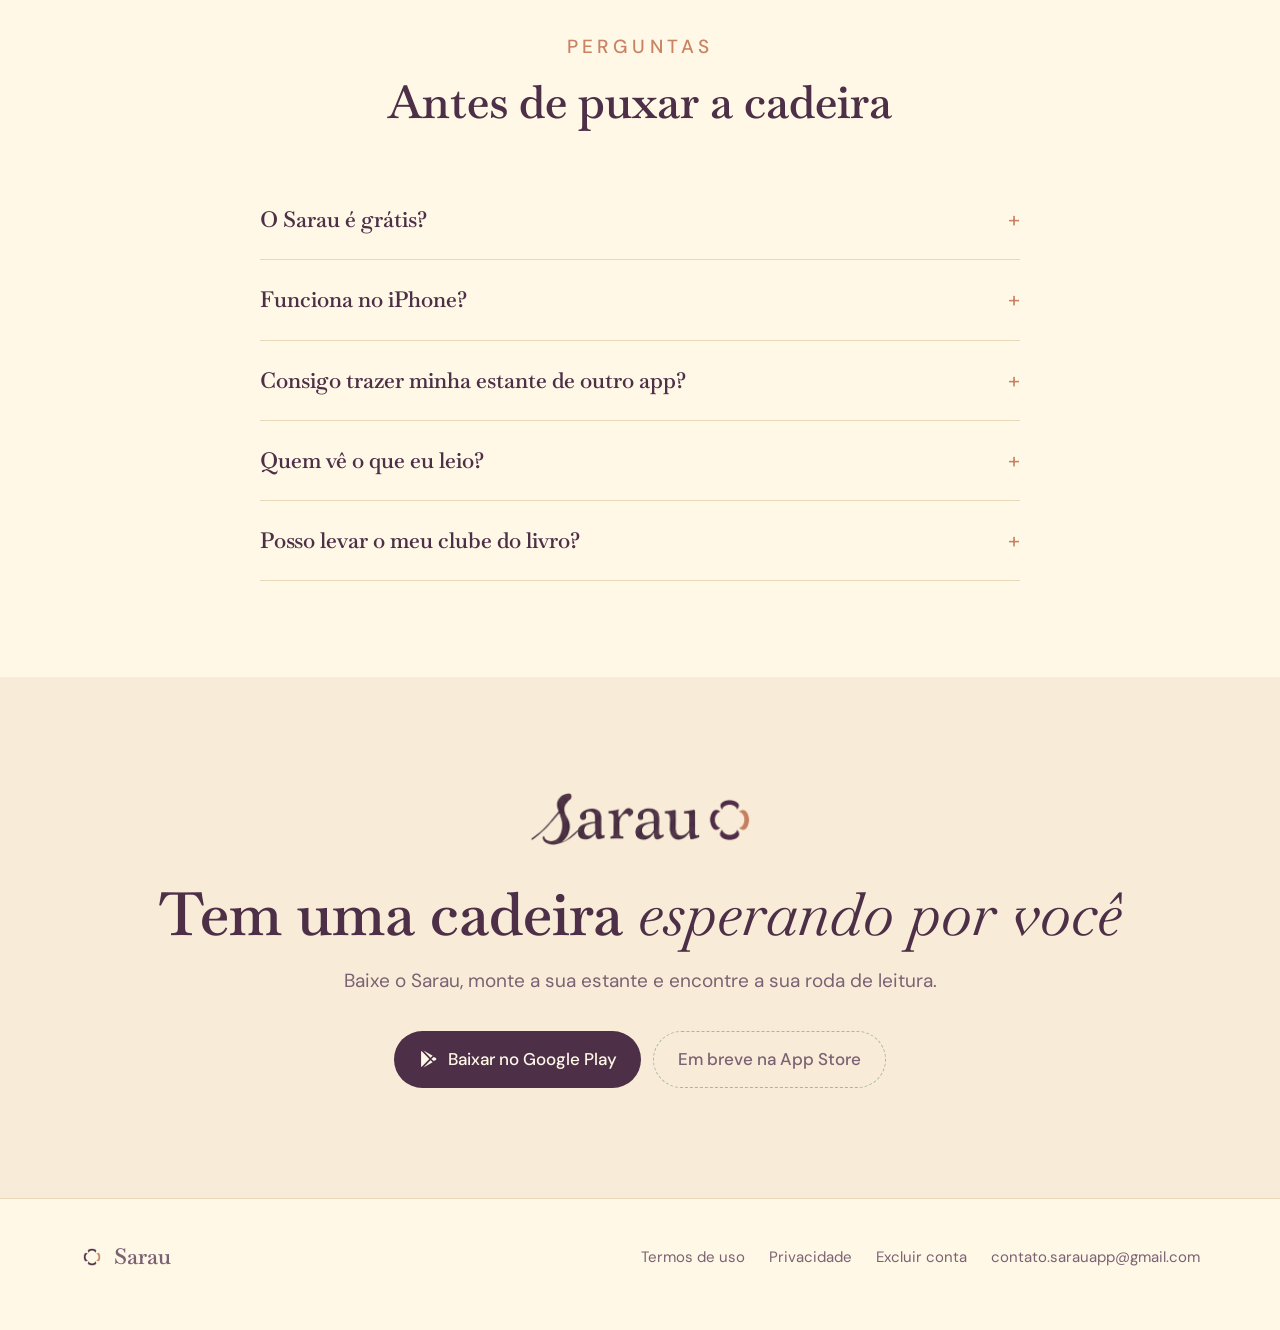
==== commit d0baba1b: "Add files via upload" ====
--- a/index.html
+++ b/index.html
@@ -39,6 +39,7 @@
   .topo .miolo { display: flex; align-items: center; justify-content: space-between; height: 68px; }
   .marca { display: flex; align-items: center; gap: 10px; text-decoration: none; font-family: 'Baskervville', serif; font-size: 28px; font-weight: 600; }
   .marca img { width: 30px; }
+  .marca .logo-topo { width: auto; height: 38px; }
   .menu { display: flex; gap: 26px; align-items: center; font-size: 15px; }
   .menu a { text-decoration: none; }
   .menu a:not(.botao):hover { color: var(--terracota); }
@@ -154,7 +155,7 @@
 
 <header class="topo" id="topo">
   <div class="miolo">
-    <a class="marca" href="#"><img src="simbolo.png" alt="">Sarau</a>
+    <a class="marca" href="#" aria-label="Sarau"><img src="img/logo-horizontal.png" alt="Sarau" width="467" height="130" class="logo-topo"></a>
     <nav class="menu">
       <a href="#recursos">O que tem</a>
       <a href="#clubes">Clubes</a>
@@ -318,7 +319,7 @@
 
   <section class="final fundo-cartao" id="baixar">
     <div class="miolo surge">
-      <img src="img/logo.webp" alt="Sarau" width="900" height="300" style="width:220px;margin:0 auto 28px;mix-blend-mode:multiply">
+      <img src="img/logo-horizontal.png" alt="Sarau" width="467" height="130" style="width:230px;margin:0 auto 30px">
       <h2>Tem uma cadeira <span class="italico">esperando por você</span></h2>
       <p class="suave">Baixe o Sarau, monte a sua estante e encontre a sua roda de leitura.</p>
       <div class="lojas">
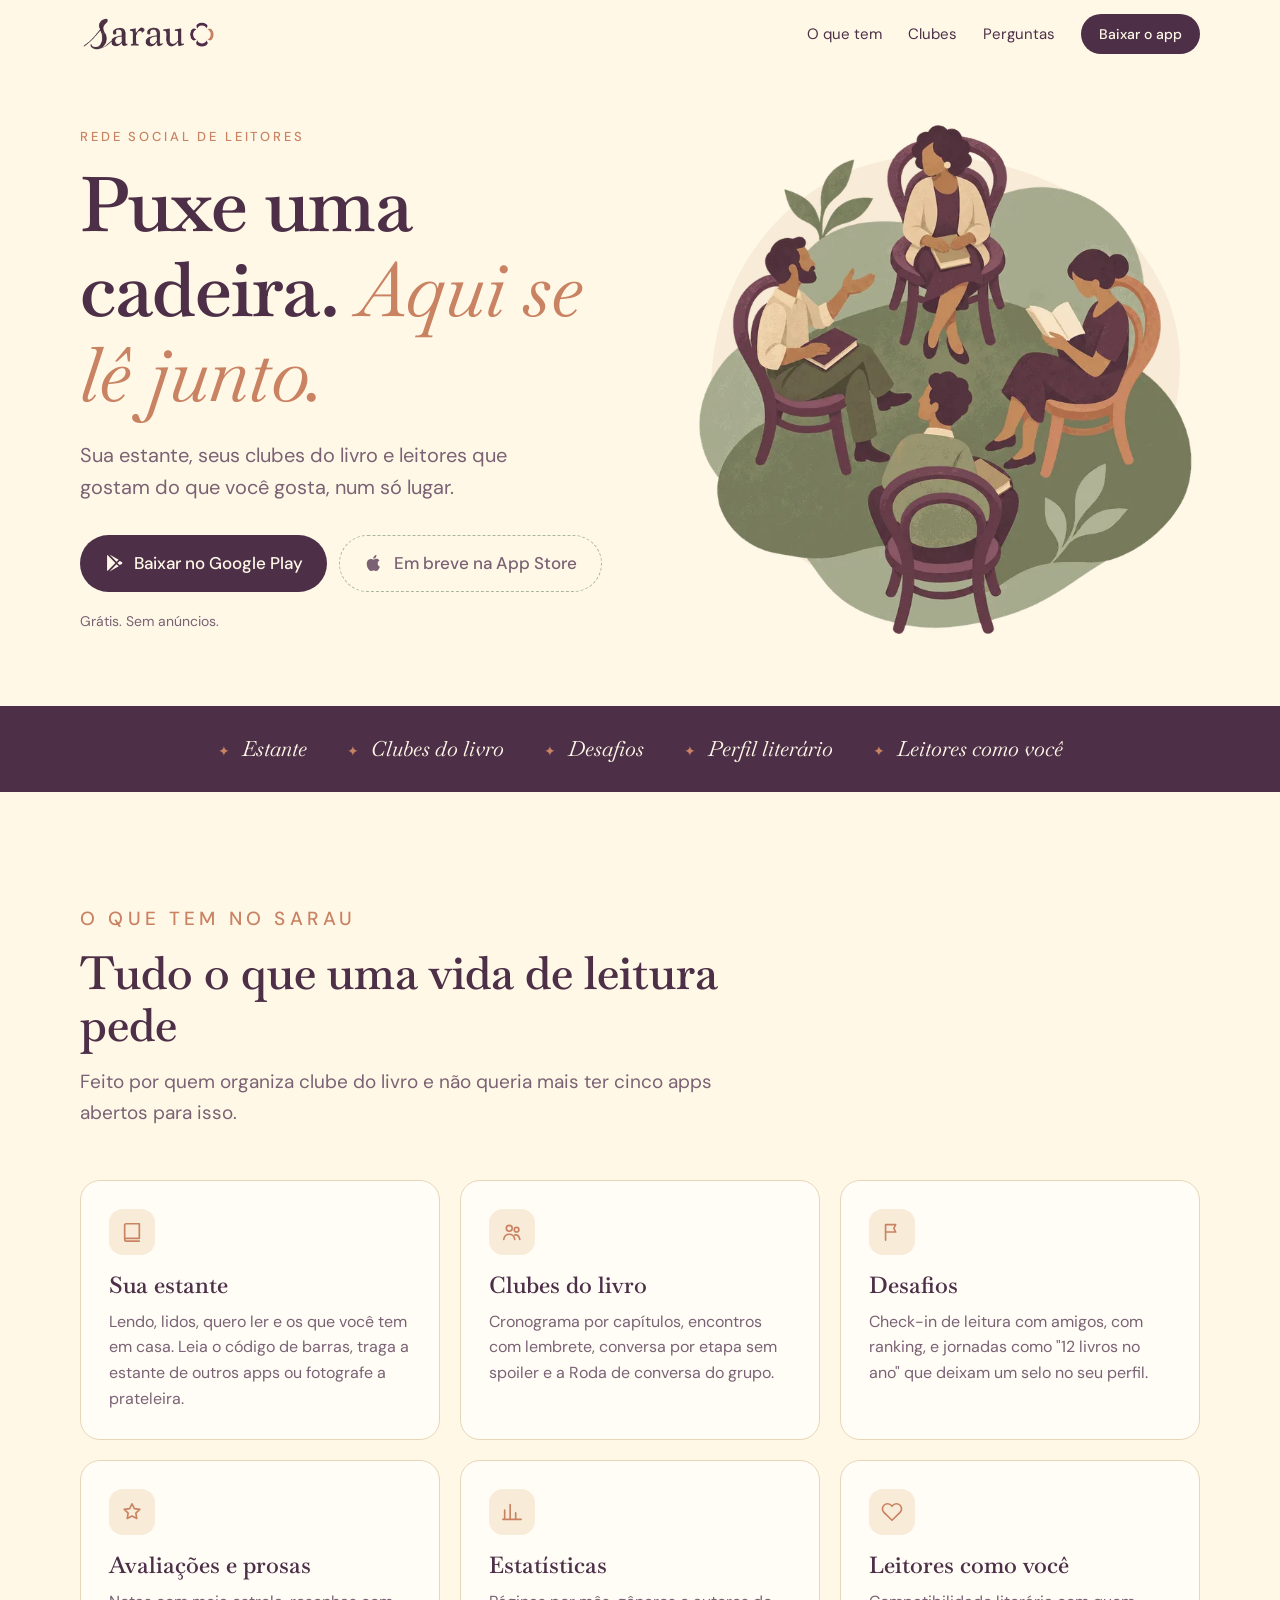
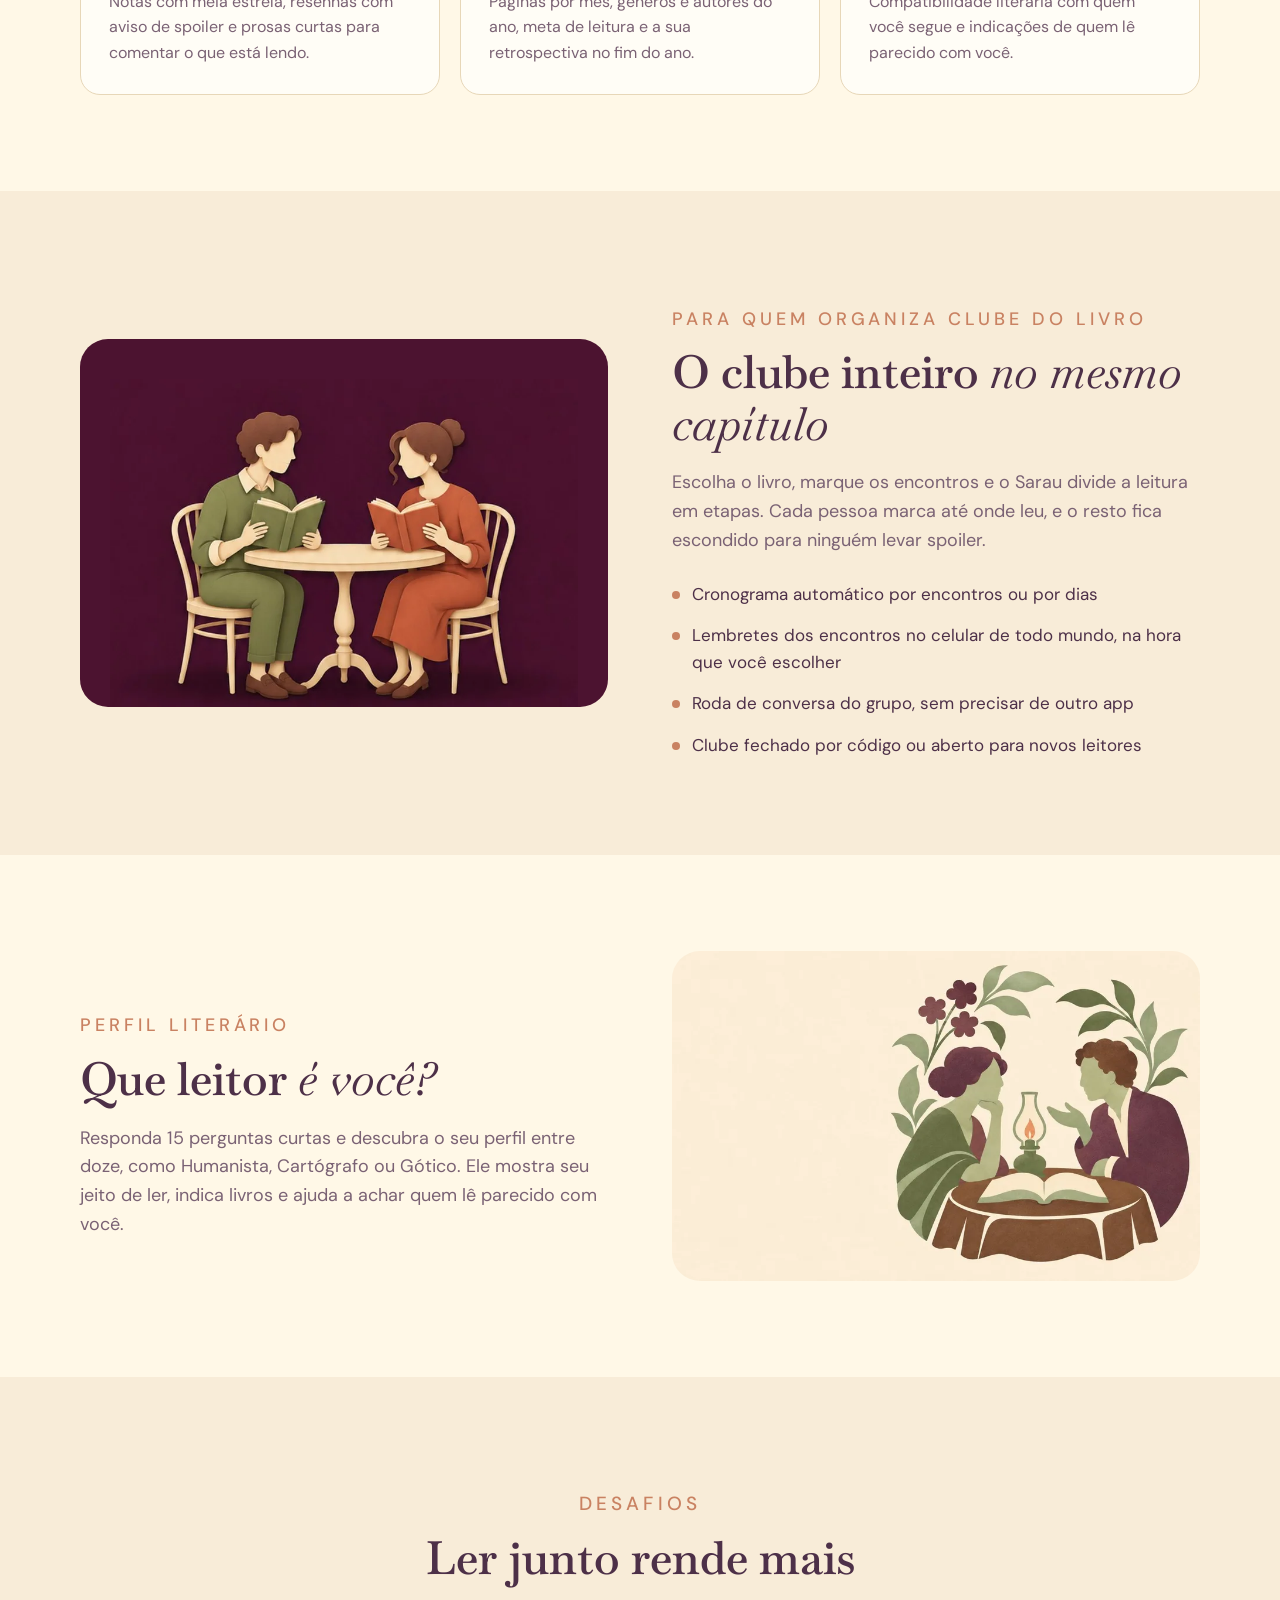
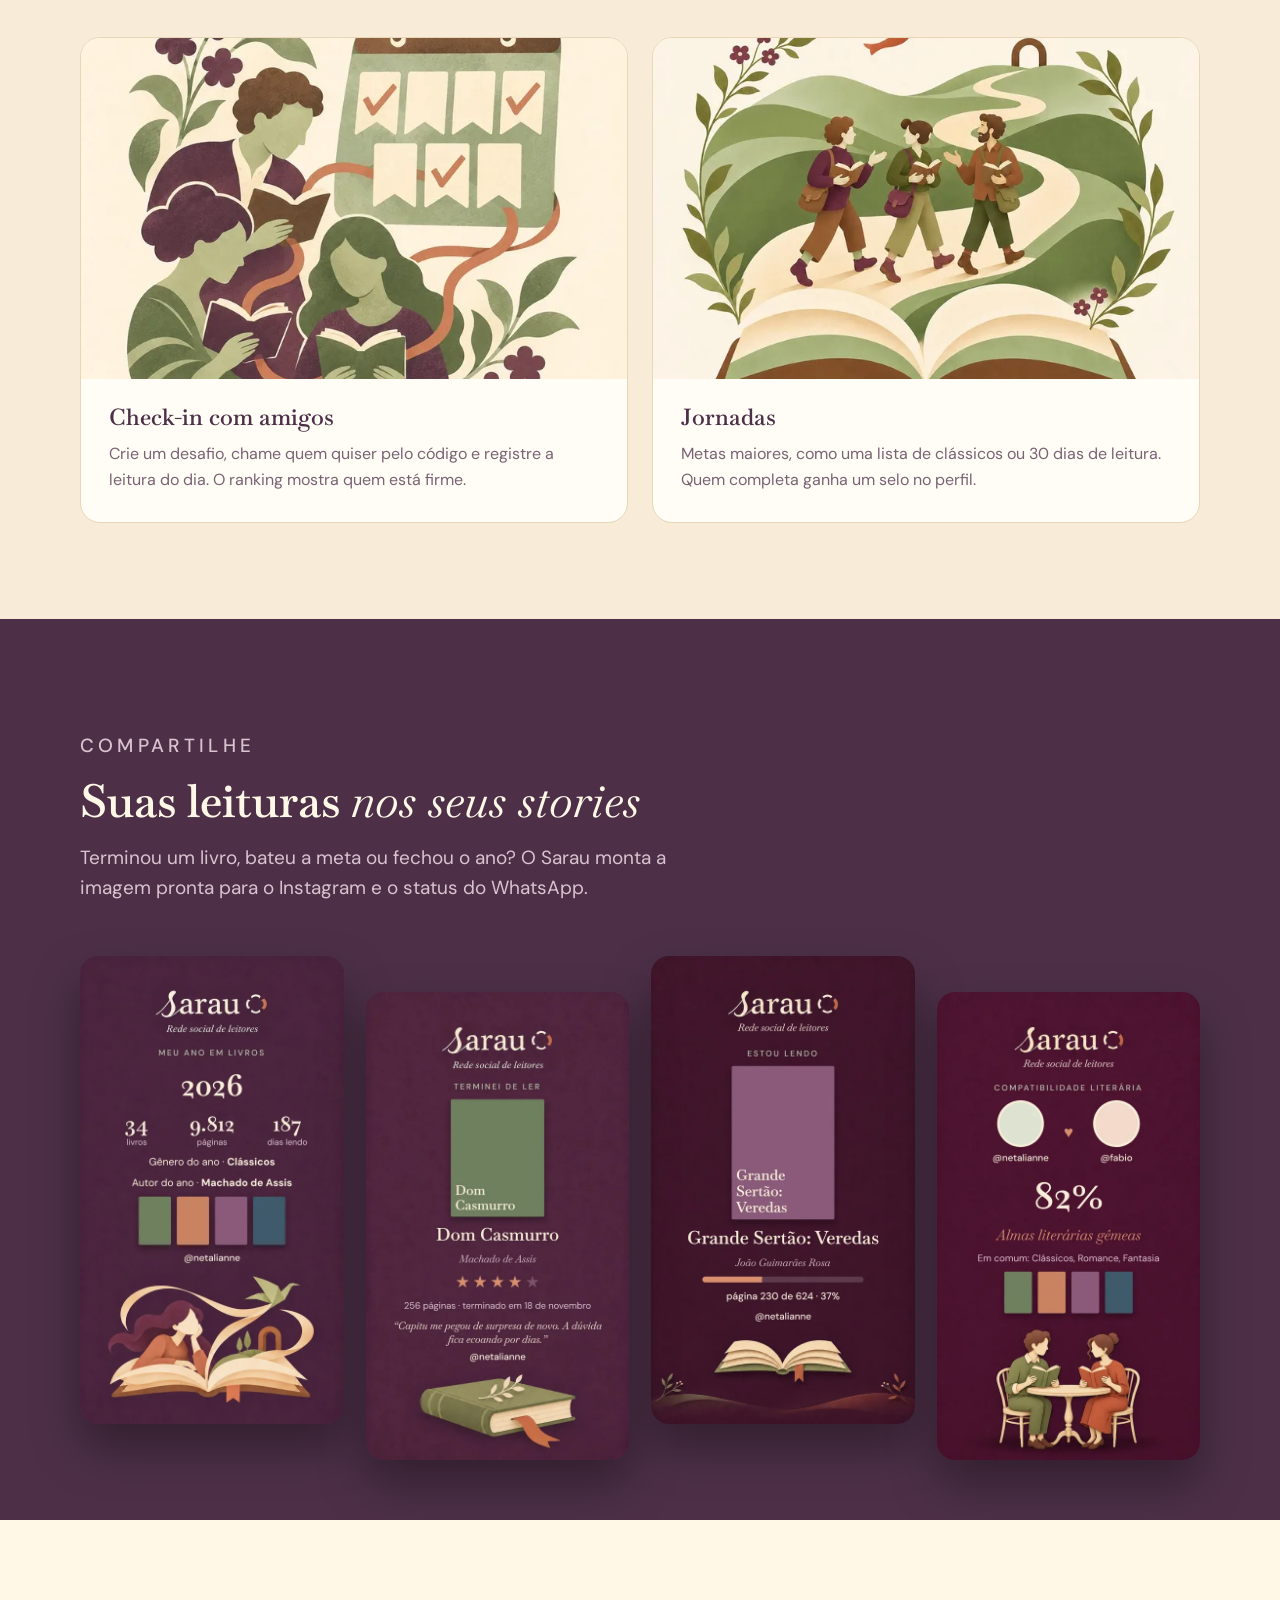
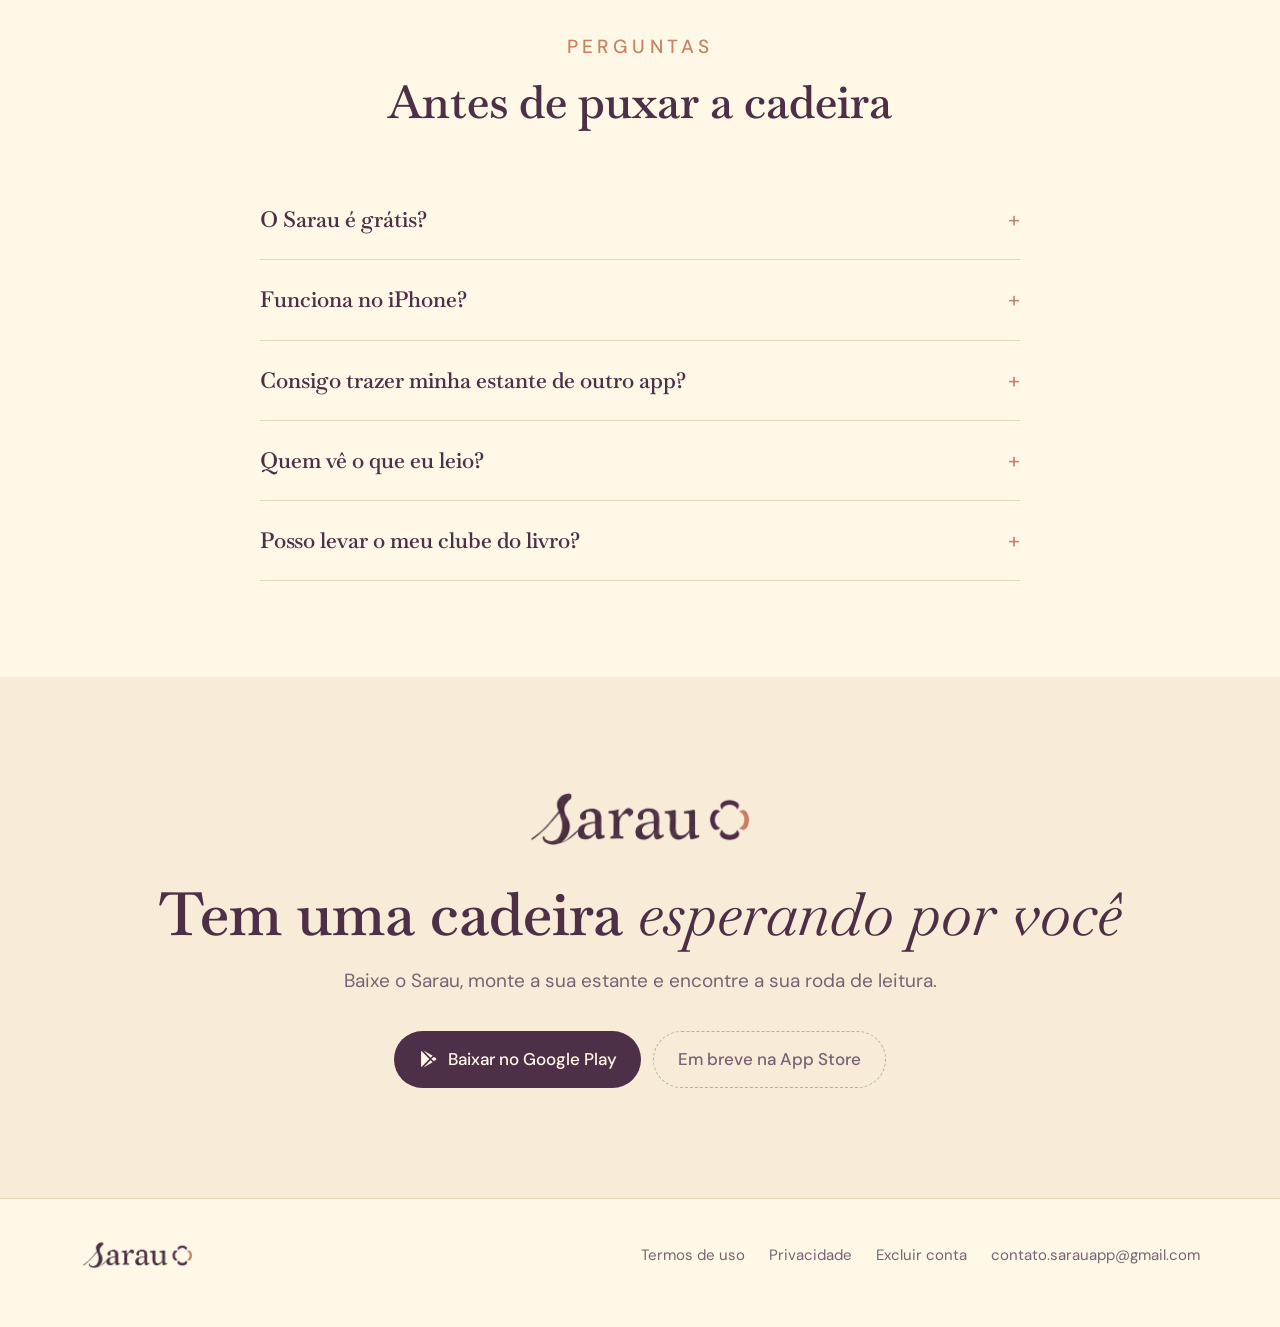
==== commit a18097fe: "Add files via upload" ====
--- a/index.html
+++ b/index.html
@@ -335,7 +335,7 @@
 
 <footer>
   <div class="miolo">
-    <a class="marca" href="#" style="font-size:22px"><img src="simbolo.png" alt="" style="width:24px">Sarau</a>
+    <a class="marca" href="#" aria-label="Sarau"><img src="img/logo-horizontal.png" alt="Sarau" width="467" height="130" style="width:auto;height:32px"></a>
     <nav>
       <a href="termos.html">Termos de uso</a>
       <a href="privacidade.html">Privacidade</a>
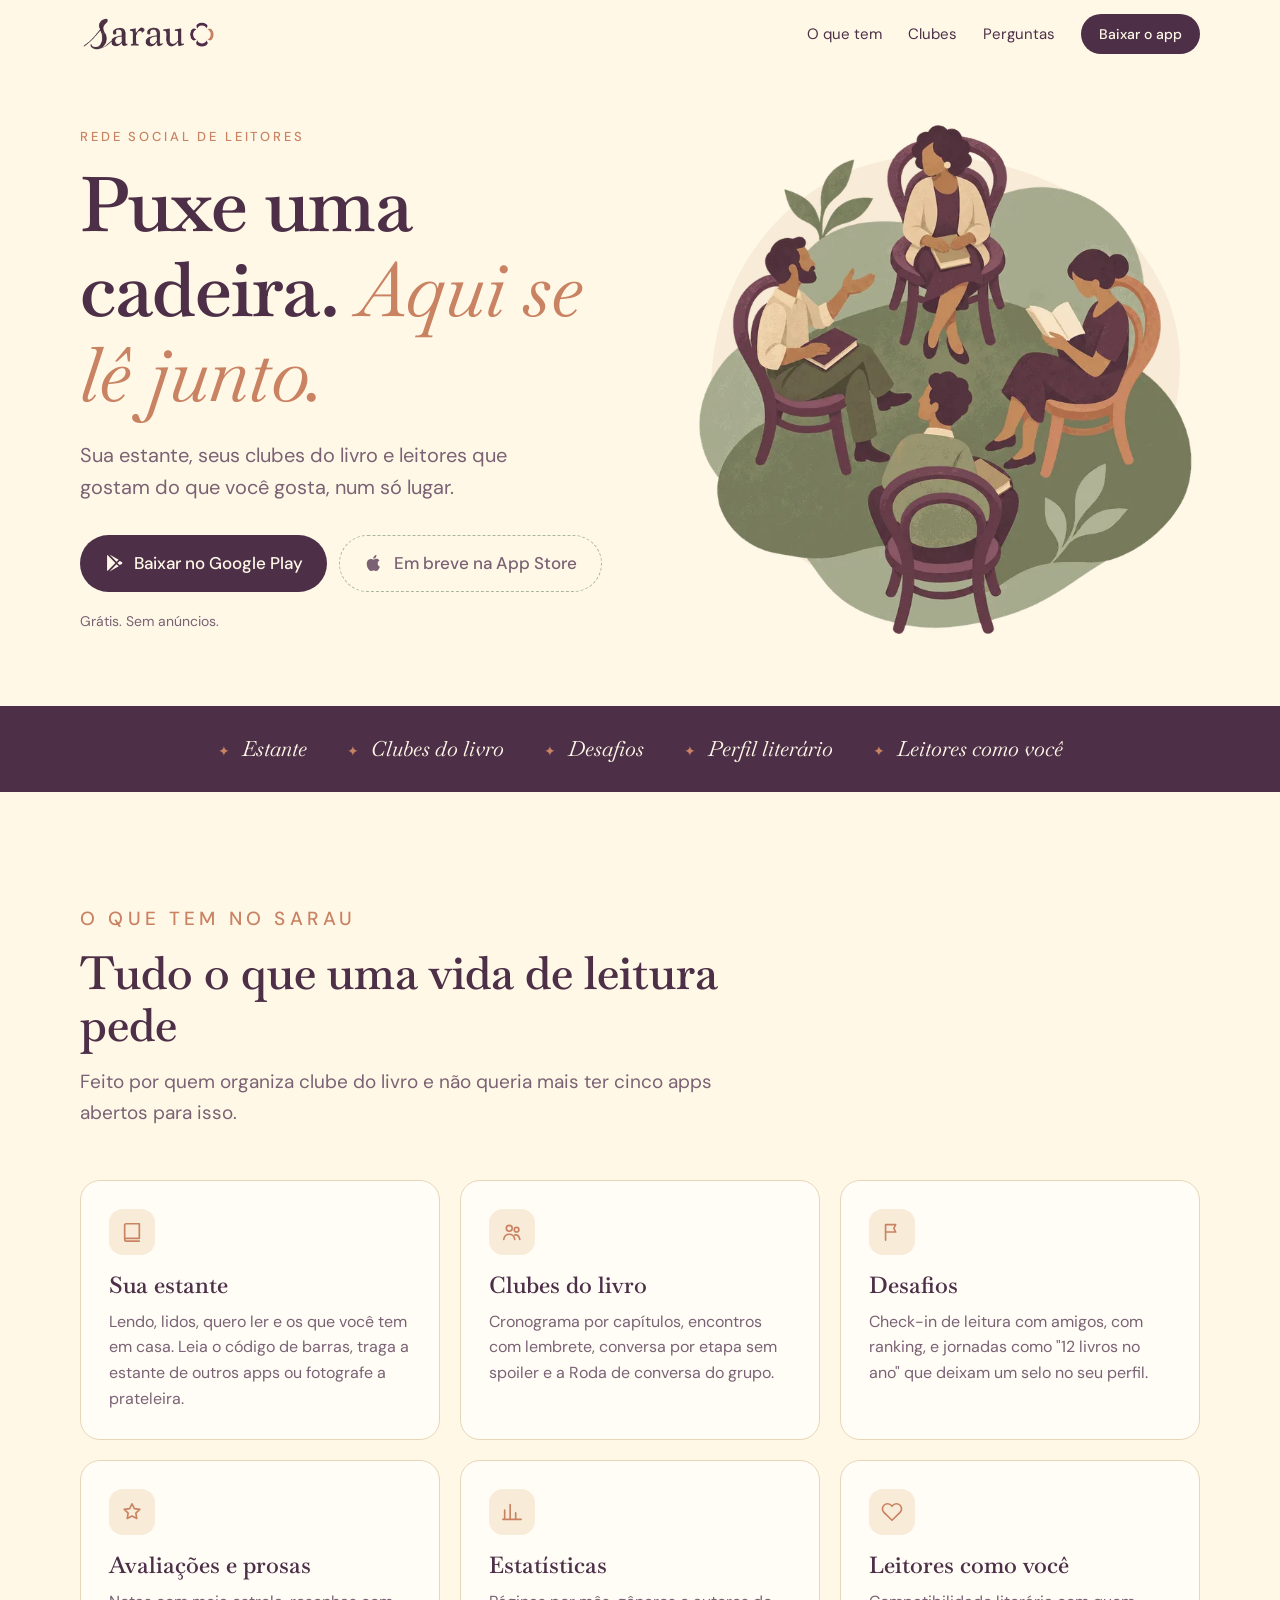
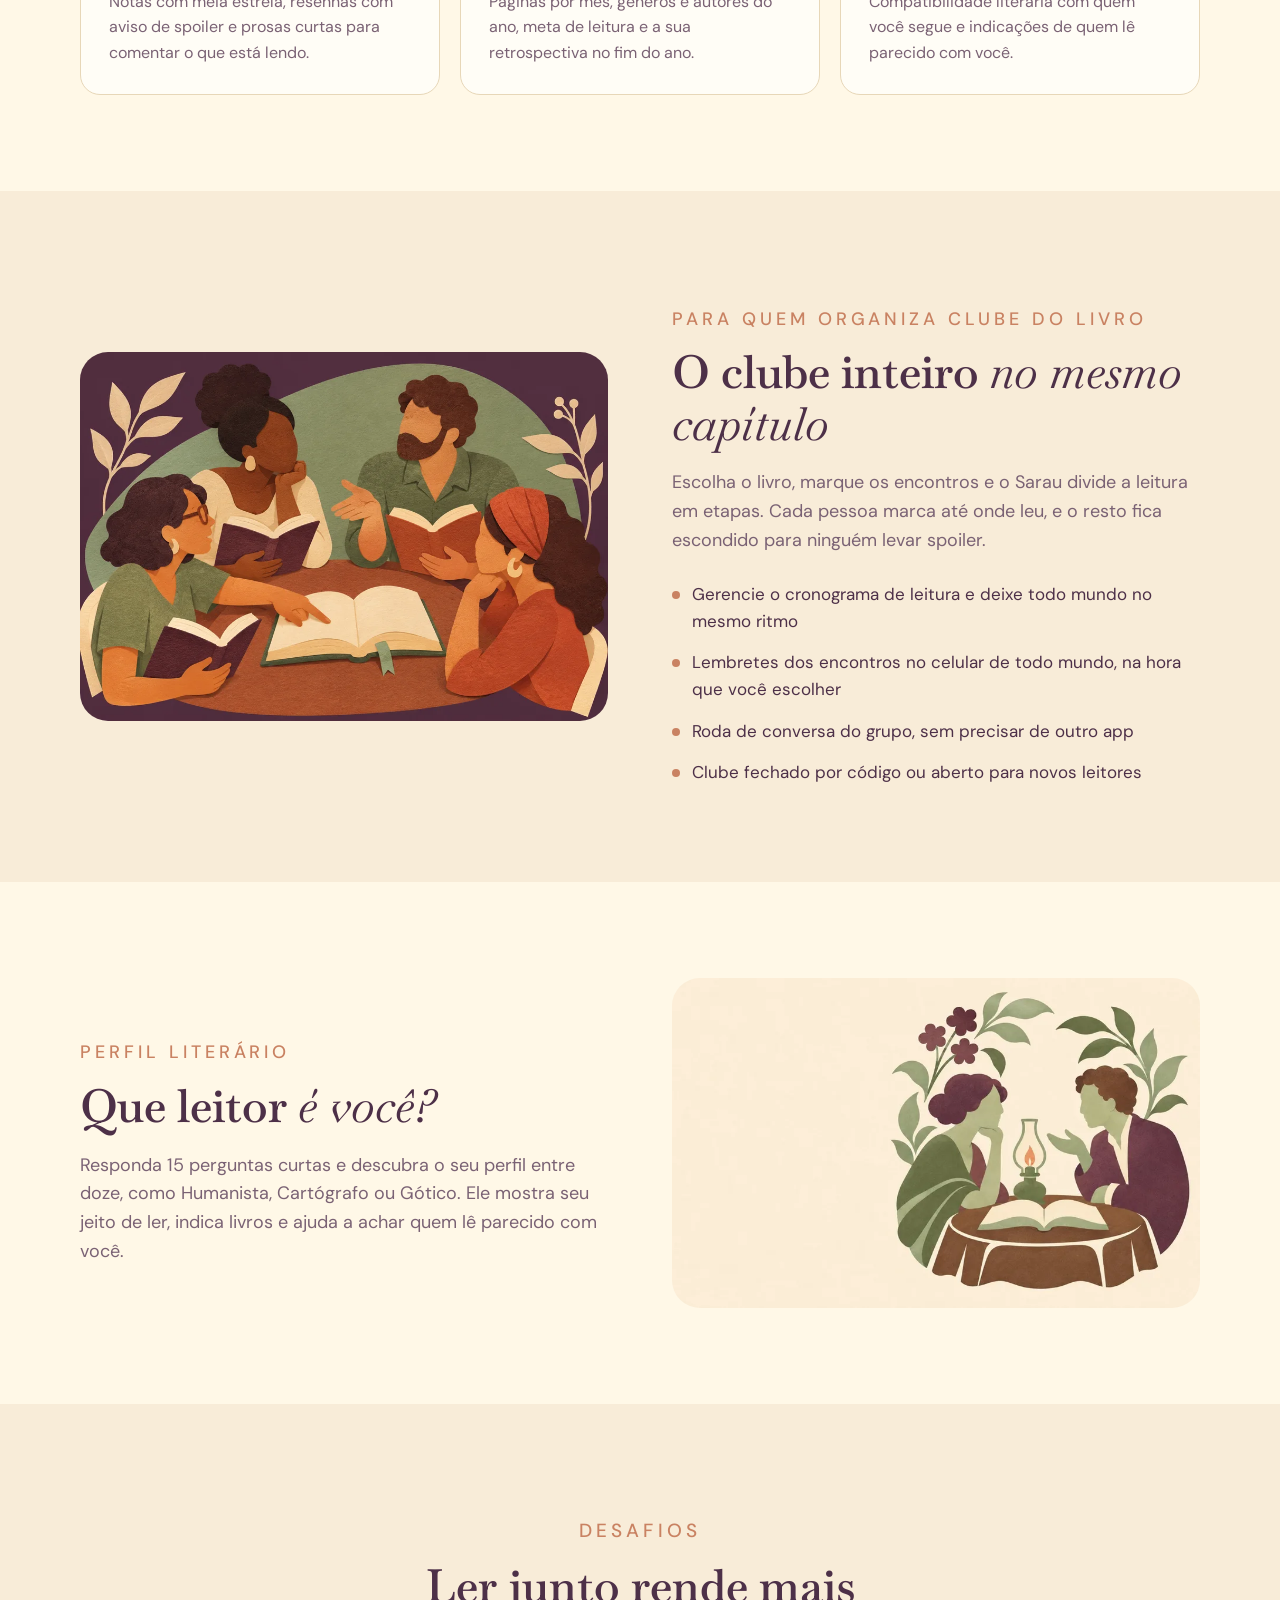
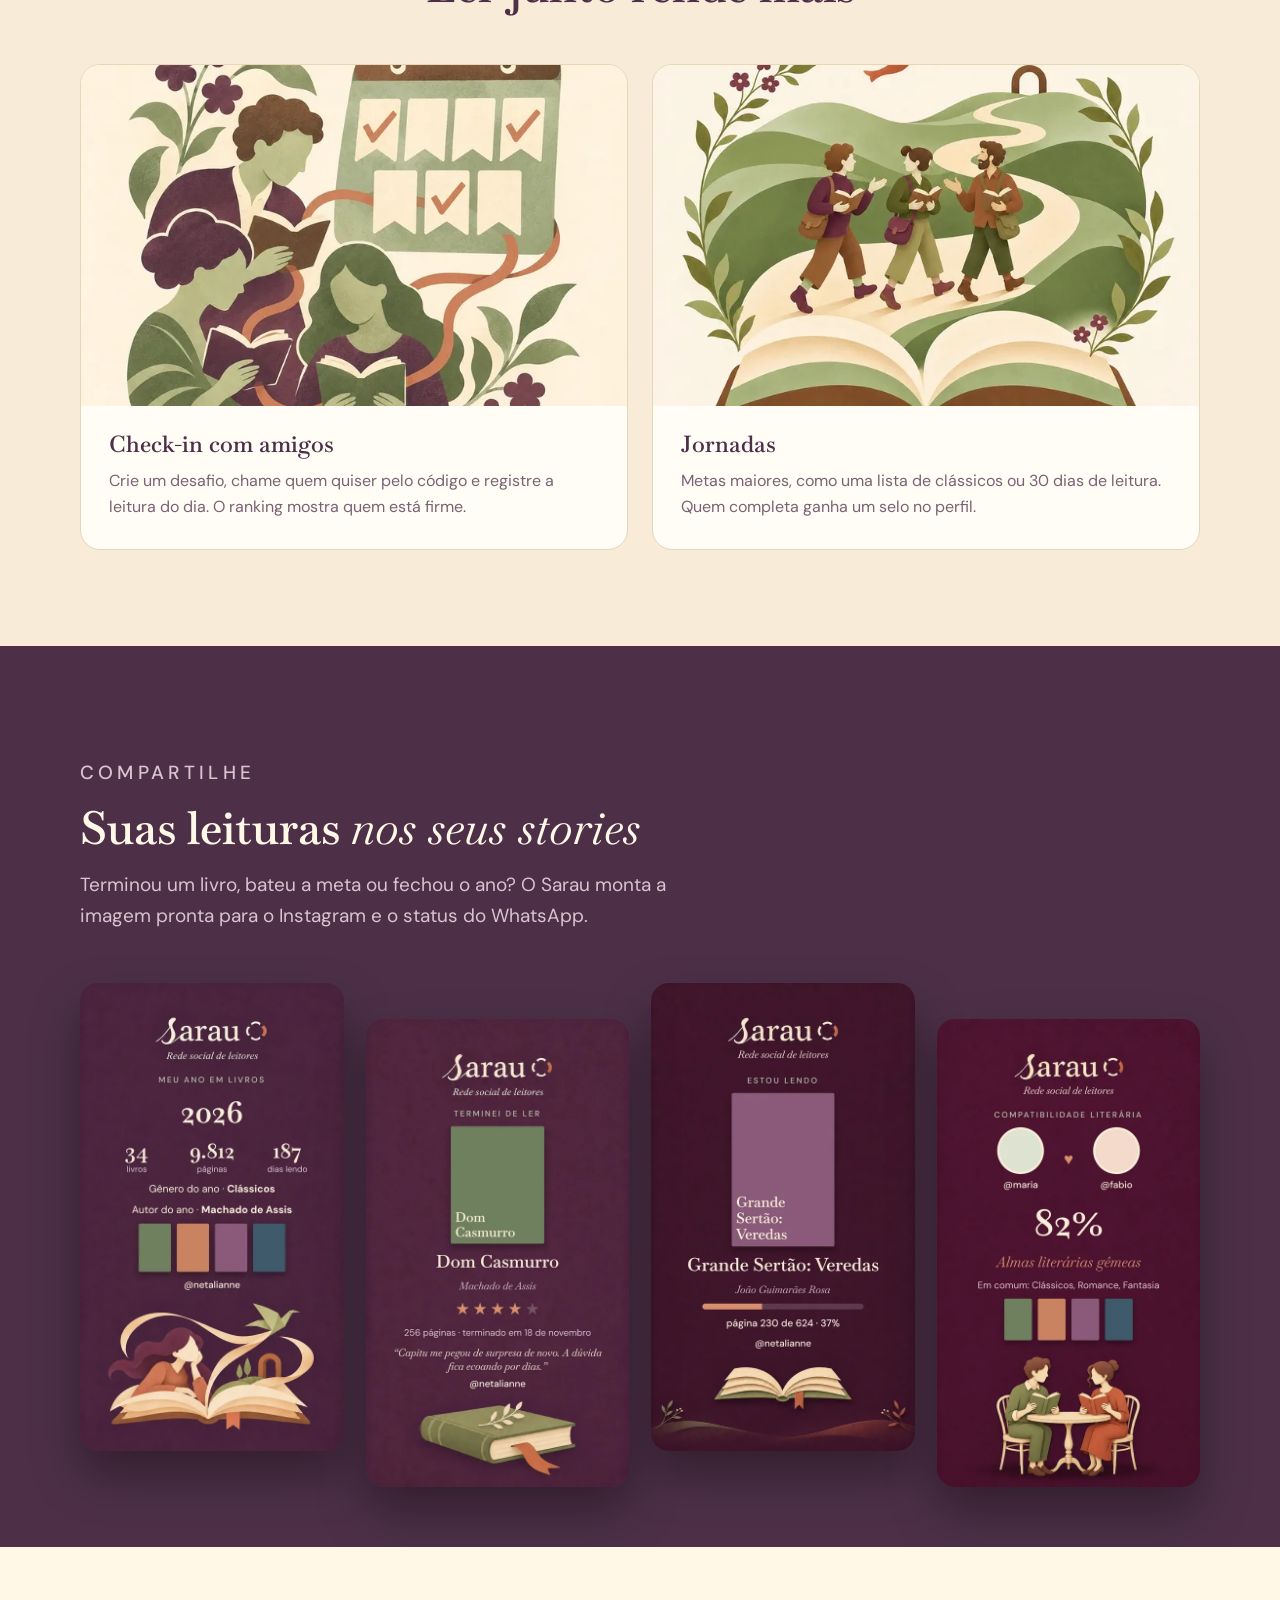
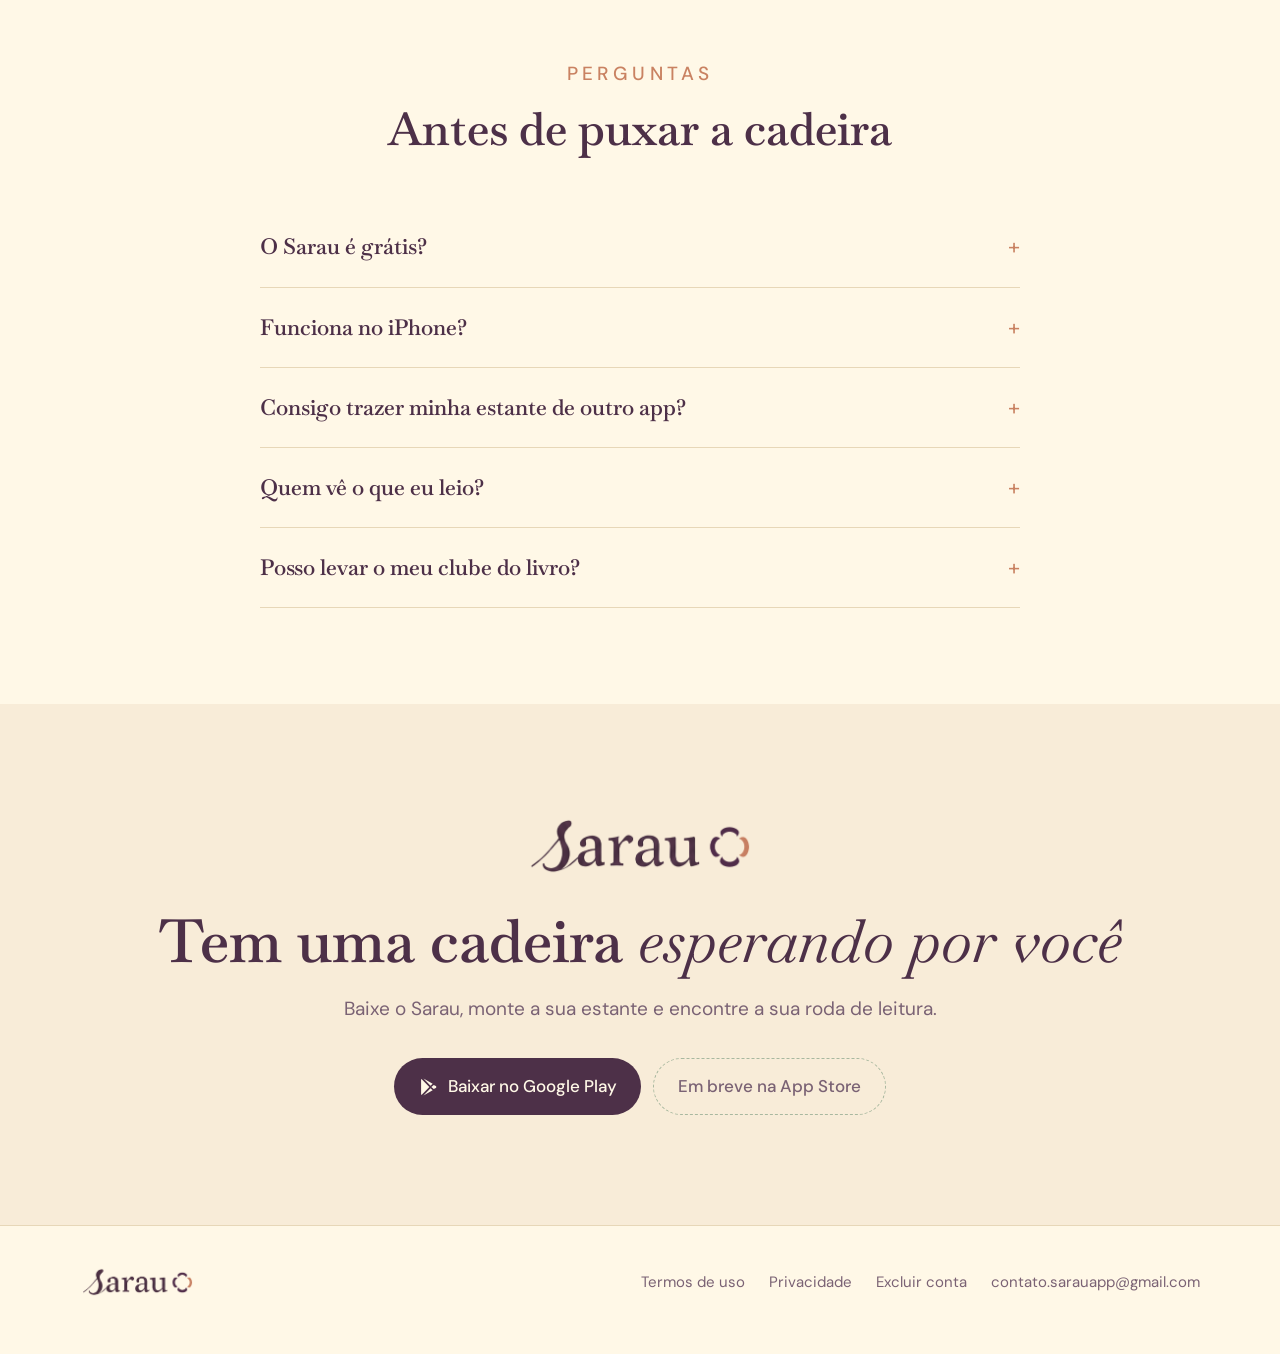
==== commit 41f58033: "Add files via upload" ====
--- a/index.html
+++ b/index.html
@@ -234,13 +234,13 @@
 
   <section class="bloco fundo-cartao" id="clubes">
     <div class="miolo">
-      <div class="ilustra surge mesa"><img src="img/mesa.webp" alt="Duas pessoas lendo e conversando à mesma mesa" width="800" height="560" loading="lazy"></div>
+      <div class="ilustra surge"><img src="img/mesmo-capitulo.webp" alt="Quatro leitores em volta de uma mesa conversando sobre o mesmo livro" width="1000" height="700" loading="lazy"></div>
       <div class="texto surge">
         <p class="rotulo">Para quem organiza clube do livro</p>
         <h2>O clube inteiro <span class="italico">no mesmo capítulo</span></h2>
         <p class="suave">Escolha o livro, marque os encontros e o Sarau divide a leitura em etapas. Cada pessoa marca até onde leu, e o resto fica escondido para ninguém levar spoiler.</p>
         <ul>
-          <li>Cronograma automático por encontros ou por dias</li>
+          <li>Gerencie o cronograma de leitura e deixe todo mundo no mesmo ritmo</li>
           <li>Lembretes dos encontros no celular de todo mundo, na hora que você escolher</li>
           <li>Roda de conversa do grupo, sem precisar de outro app</li>
           <li>Clube fechado por código ou aberto para novos leitores</li>
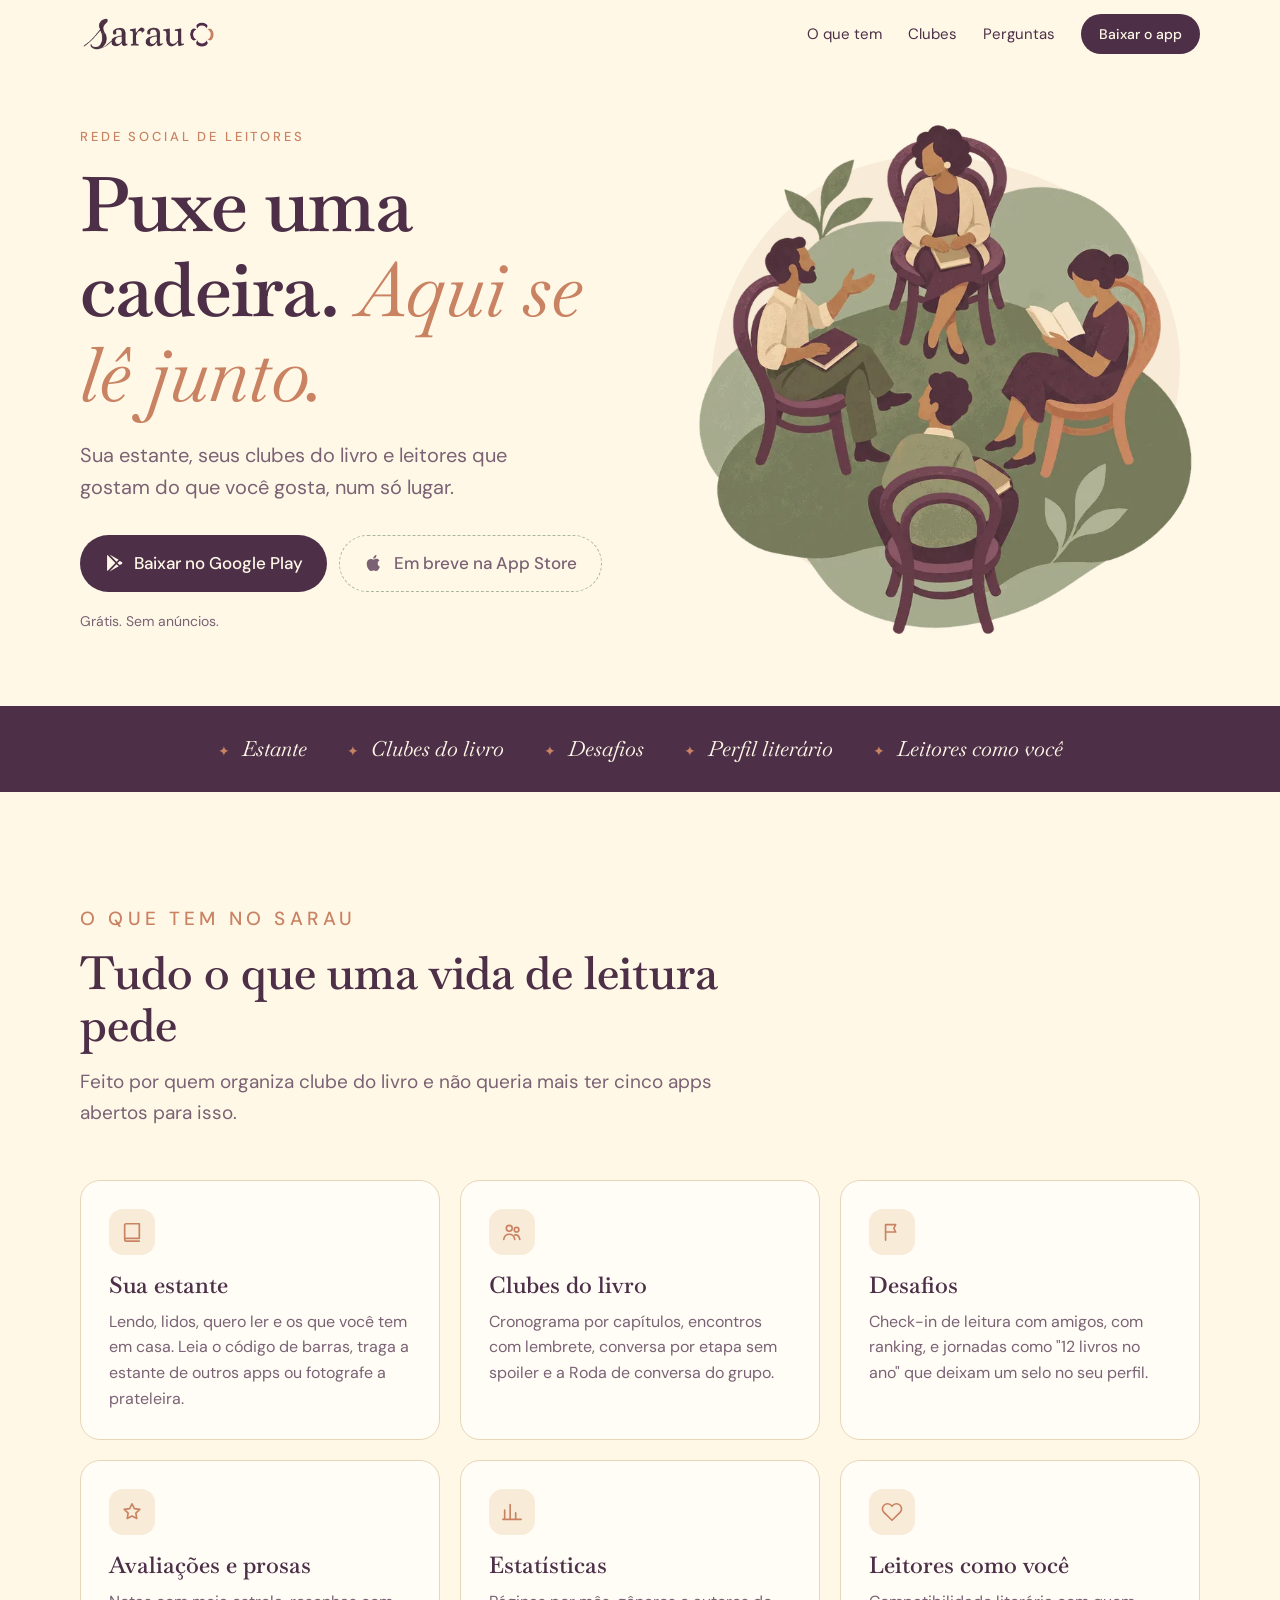
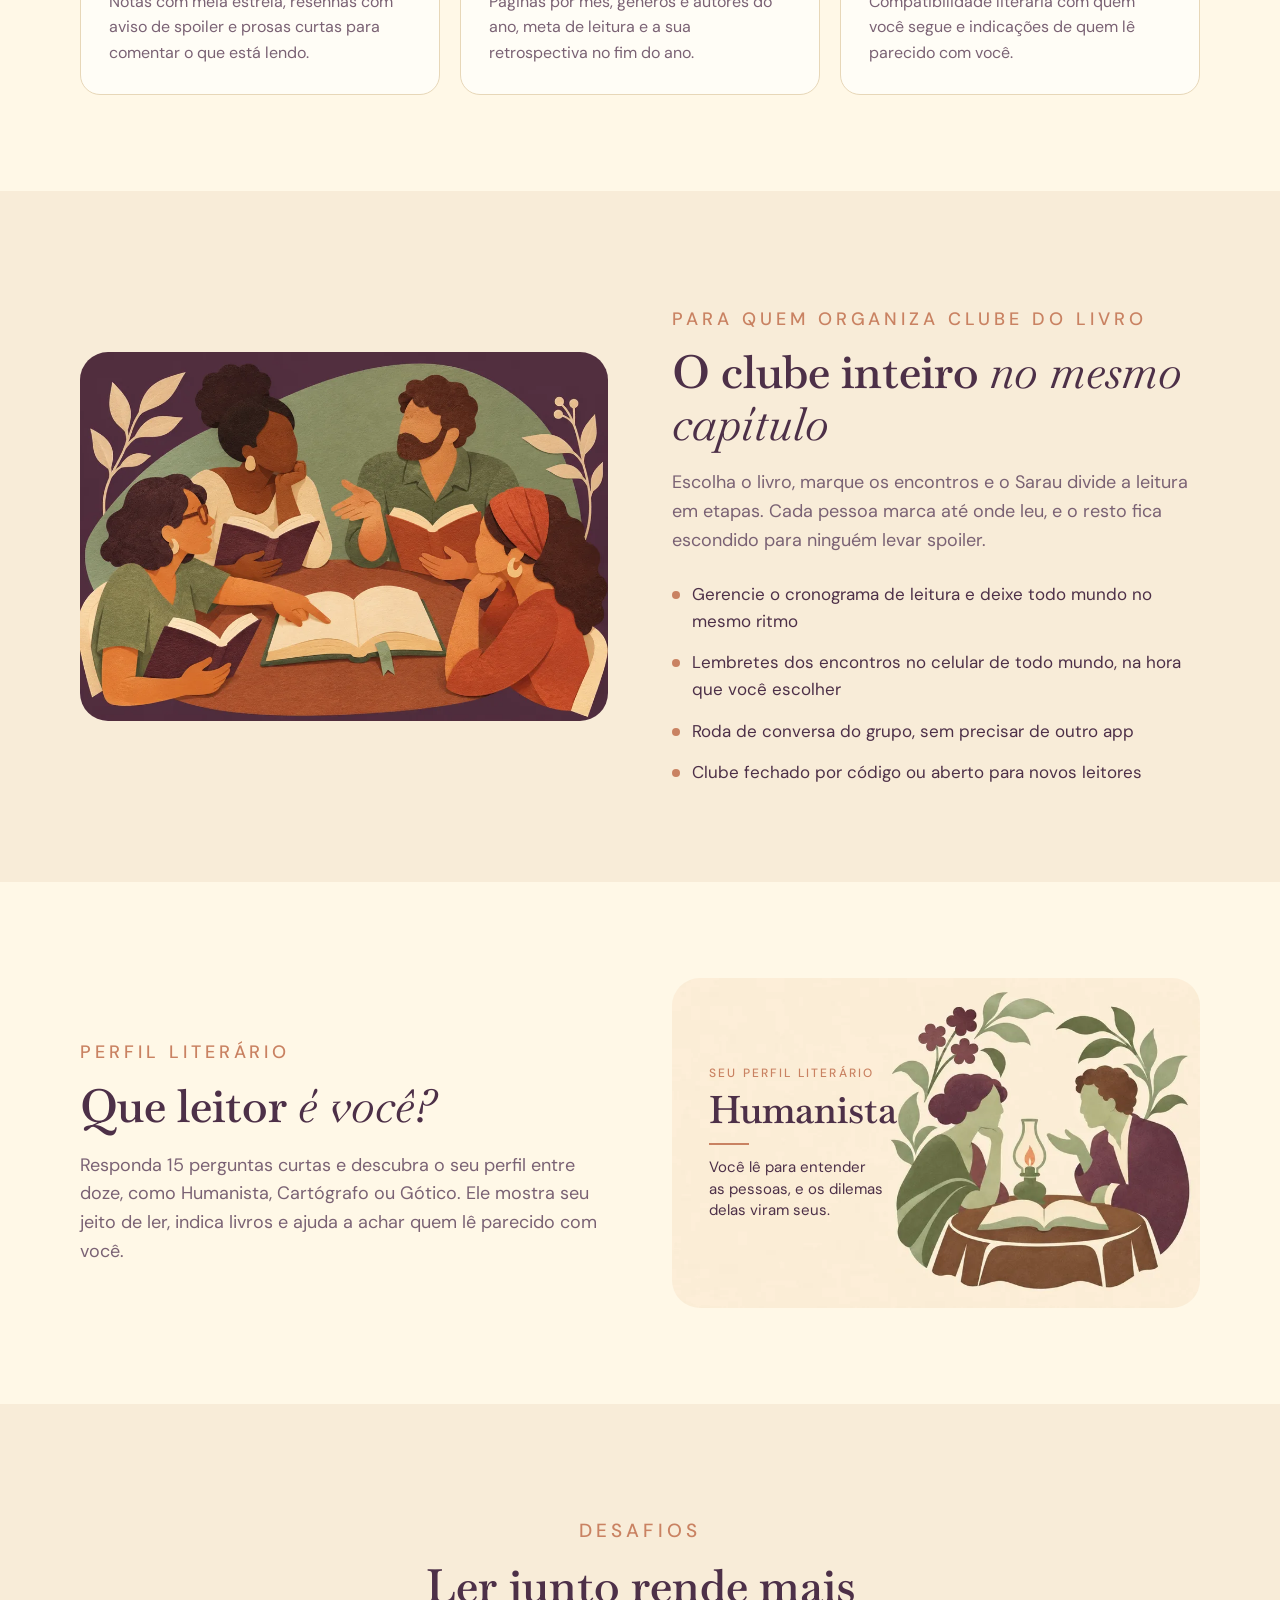
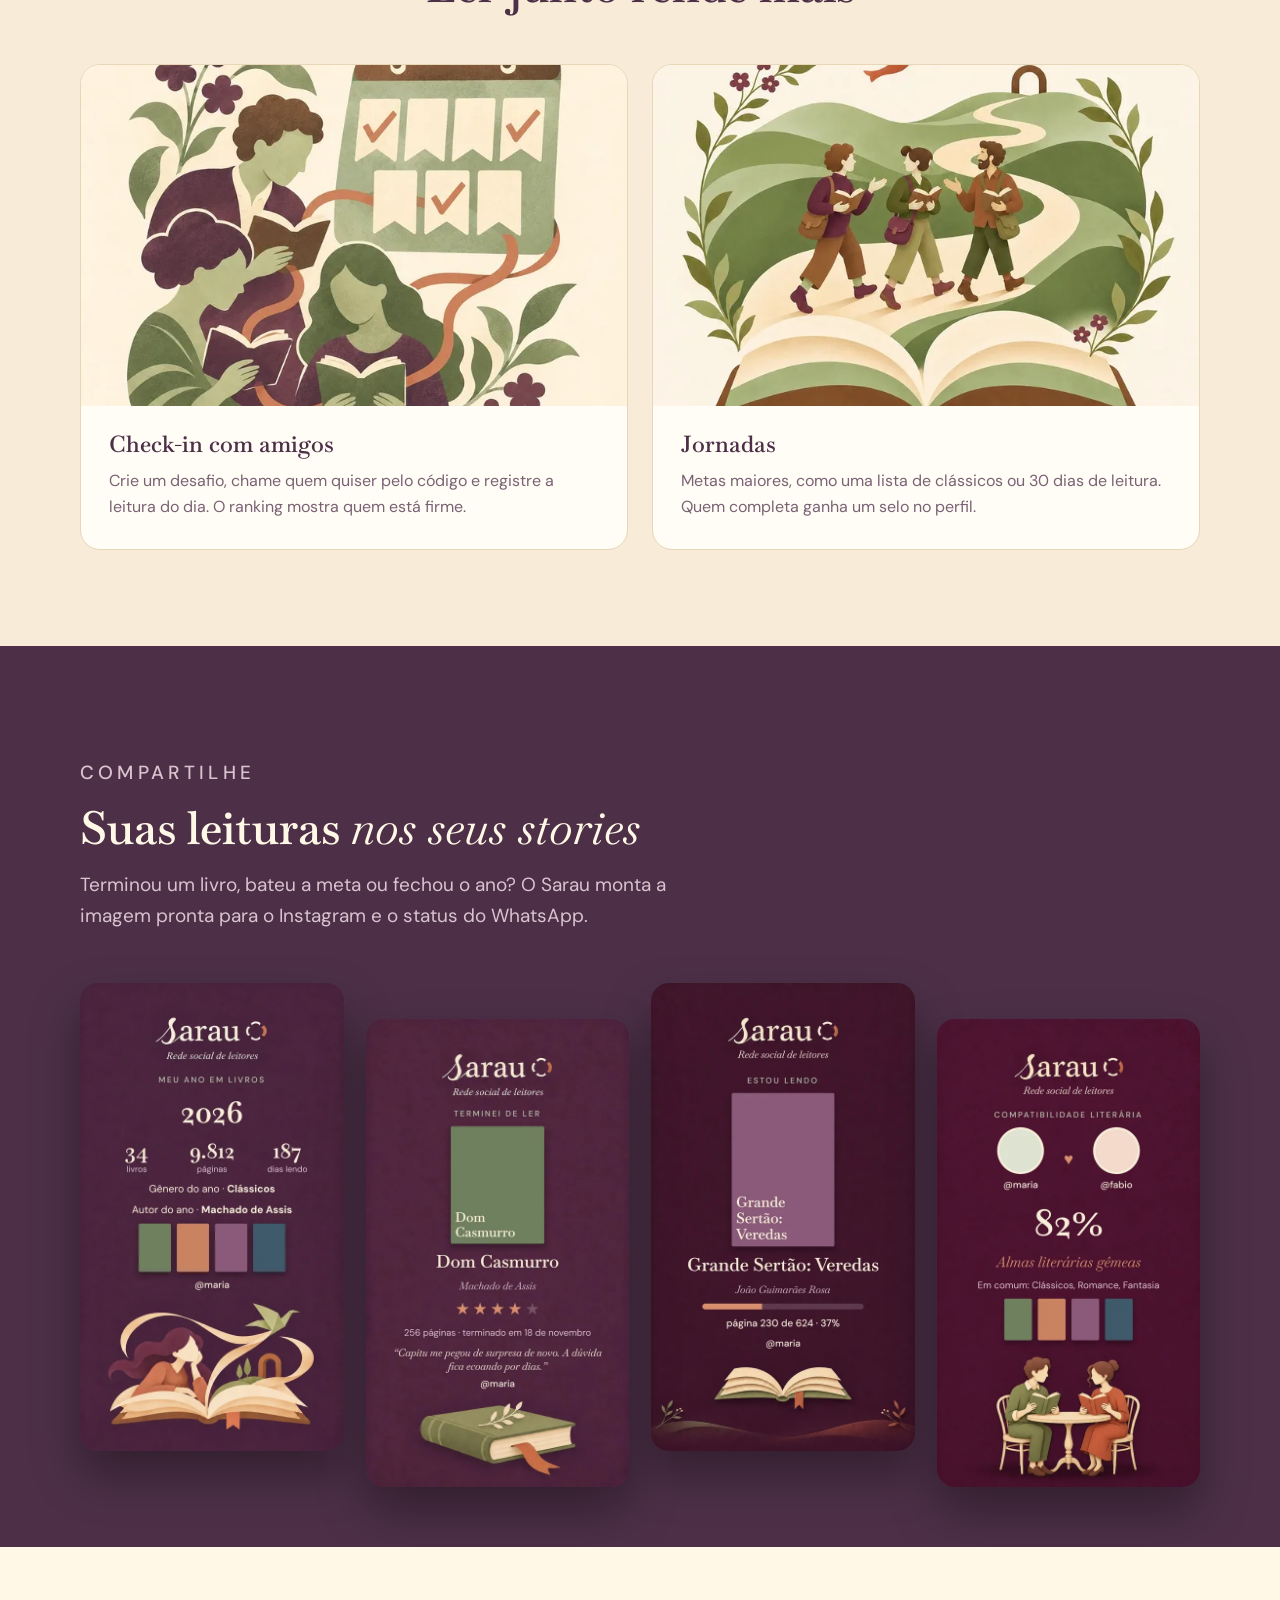
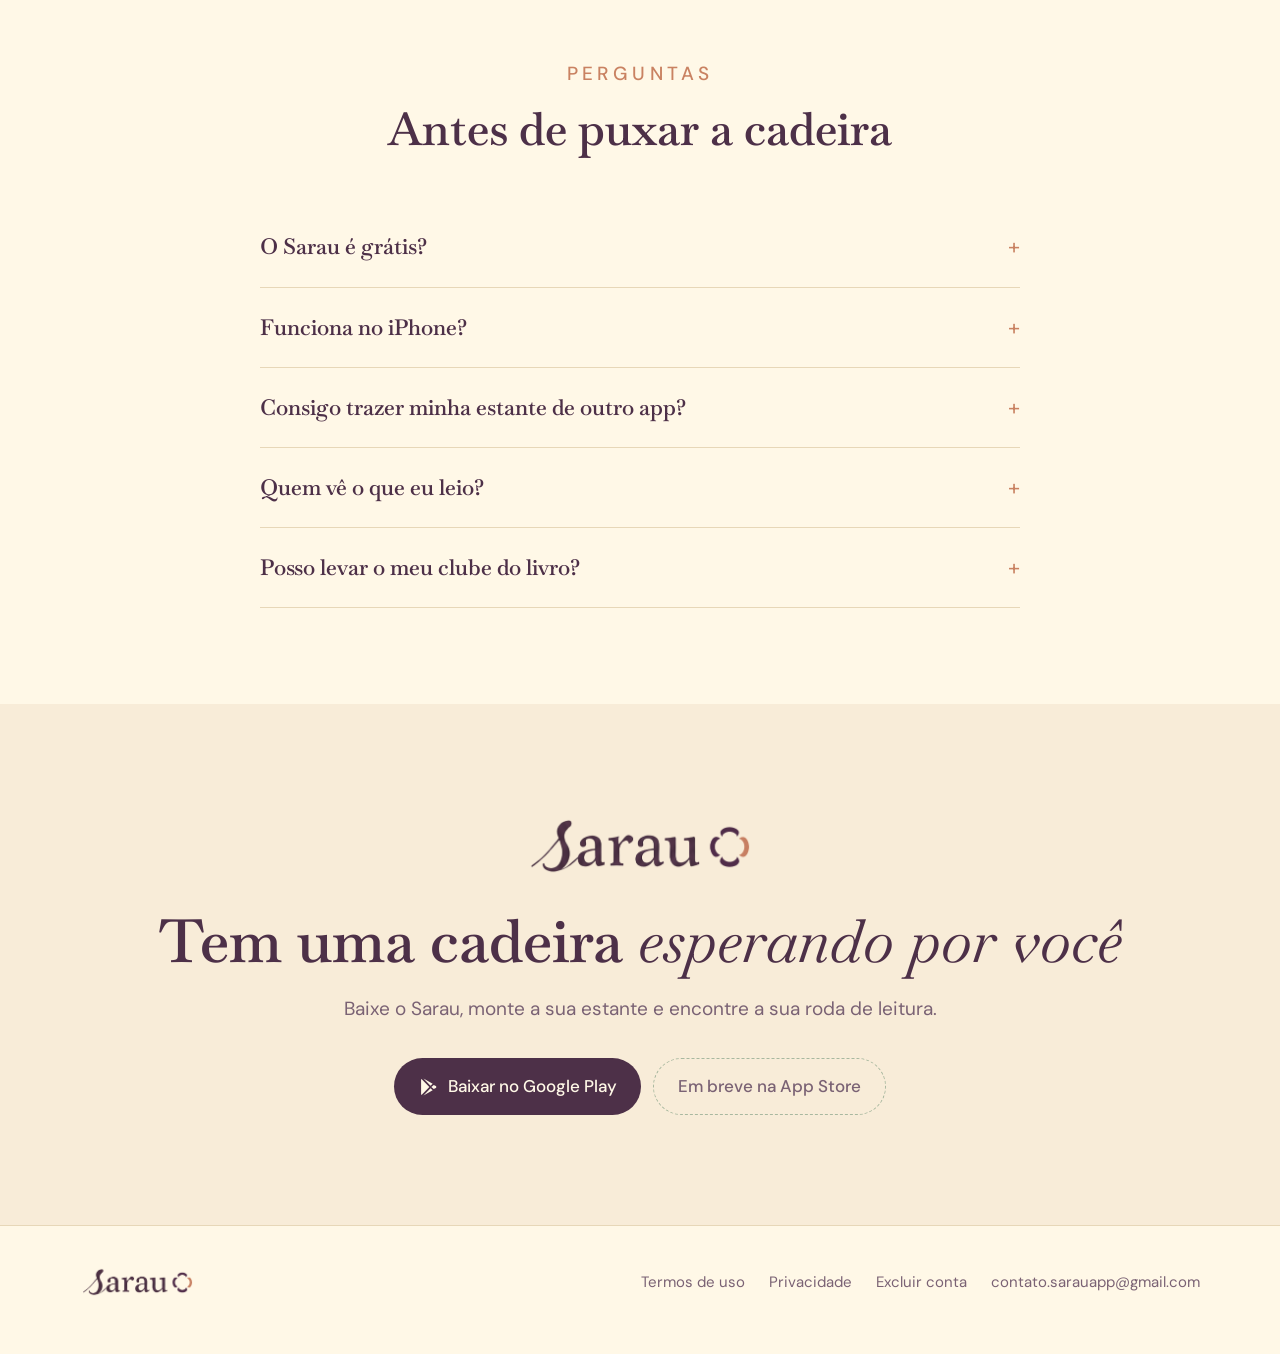
==== commit c9c9873f: "Add files via upload" ====
--- a/index.html
+++ b/index.html
@@ -106,6 +106,20 @@
     .bloco .ilustra { max-width: 460px; }
   }
 
+  .cartao-perfil { position: relative; }
+  .cartao-perfil-texto { position: absolute; top: 0; bottom: 0; left: 0; width: 40%; padding: 0 0 0 7%; display: flex; flex-direction: column; justify-content: center; }
+  .cartao-perfil-rotulo { font-size: clamp(10px, 1vw, 12px); letter-spacing: .18em; text-transform: uppercase; color: var(--terracota); font-weight: 500; }
+  .cartao-perfil-texto strong { font-family: 'Baskervville', serif; font-weight: 600; font-size: clamp(24px, 3vw, 38px); line-height: 1.1; margin-top: 6px; }
+  .cartao-perfil-texto i { width: 40px; height: 2px; background: var(--terracota); margin: 12px 0; }
+  .cartao-perfil-texto p { font-size: clamp(12px, 1.25vw, 15px); line-height: 1.45; }
+  @media (max-width: 600px) {
+    .cartao-perfil-texto { width: 42%; padding-left: 6%; }
+    .cartao-perfil-rotulo { font-size: 8.5px; letter-spacing: .12em; }
+    .cartao-perfil-texto strong { font-size: 21px; margin-top: 3px; }
+    .cartao-perfil-texto i { width: 28px; margin: 7px 0; }
+    .cartao-perfil-texto p { font-size: 11px; line-height: 1.35; }
+  }
+
   /* desafios */
   .duas { display: grid; grid-template-columns: 1fr 1fr; gap: 24px; }
   .duas .card { padding: 0; overflow: hidden; display: flex; flex-direction: column; }
@@ -251,7 +265,15 @@
 
   <section class="bloco inverte">
     <div class="miolo">
-      <div class="ilustra surge"><img src="img/perfil.webp" alt="Ilustração do perfil literário Humanista" width="900" height="563" loading="lazy"></div>
+      <div class="ilustra surge cartao-perfil">
+        <img src="img/perfil.webp" alt="Ilustração do perfil literário Humanista" width="900" height="563" loading="lazy">
+        <div class="cartao-perfil-texto">
+          <span class="cartao-perfil-rotulo">Seu perfil literário</span>
+          <strong>Humanista</strong>
+          <i></i>
+          <p>Você lê para entender as pessoas, e os dilemas delas viram seus.</p>
+        </div>
+      </div>
       <div class="texto surge">
         <p class="rotulo">Perfil literário</p>
         <h2>Que leitor <span class="italico">é você?</span></h2>
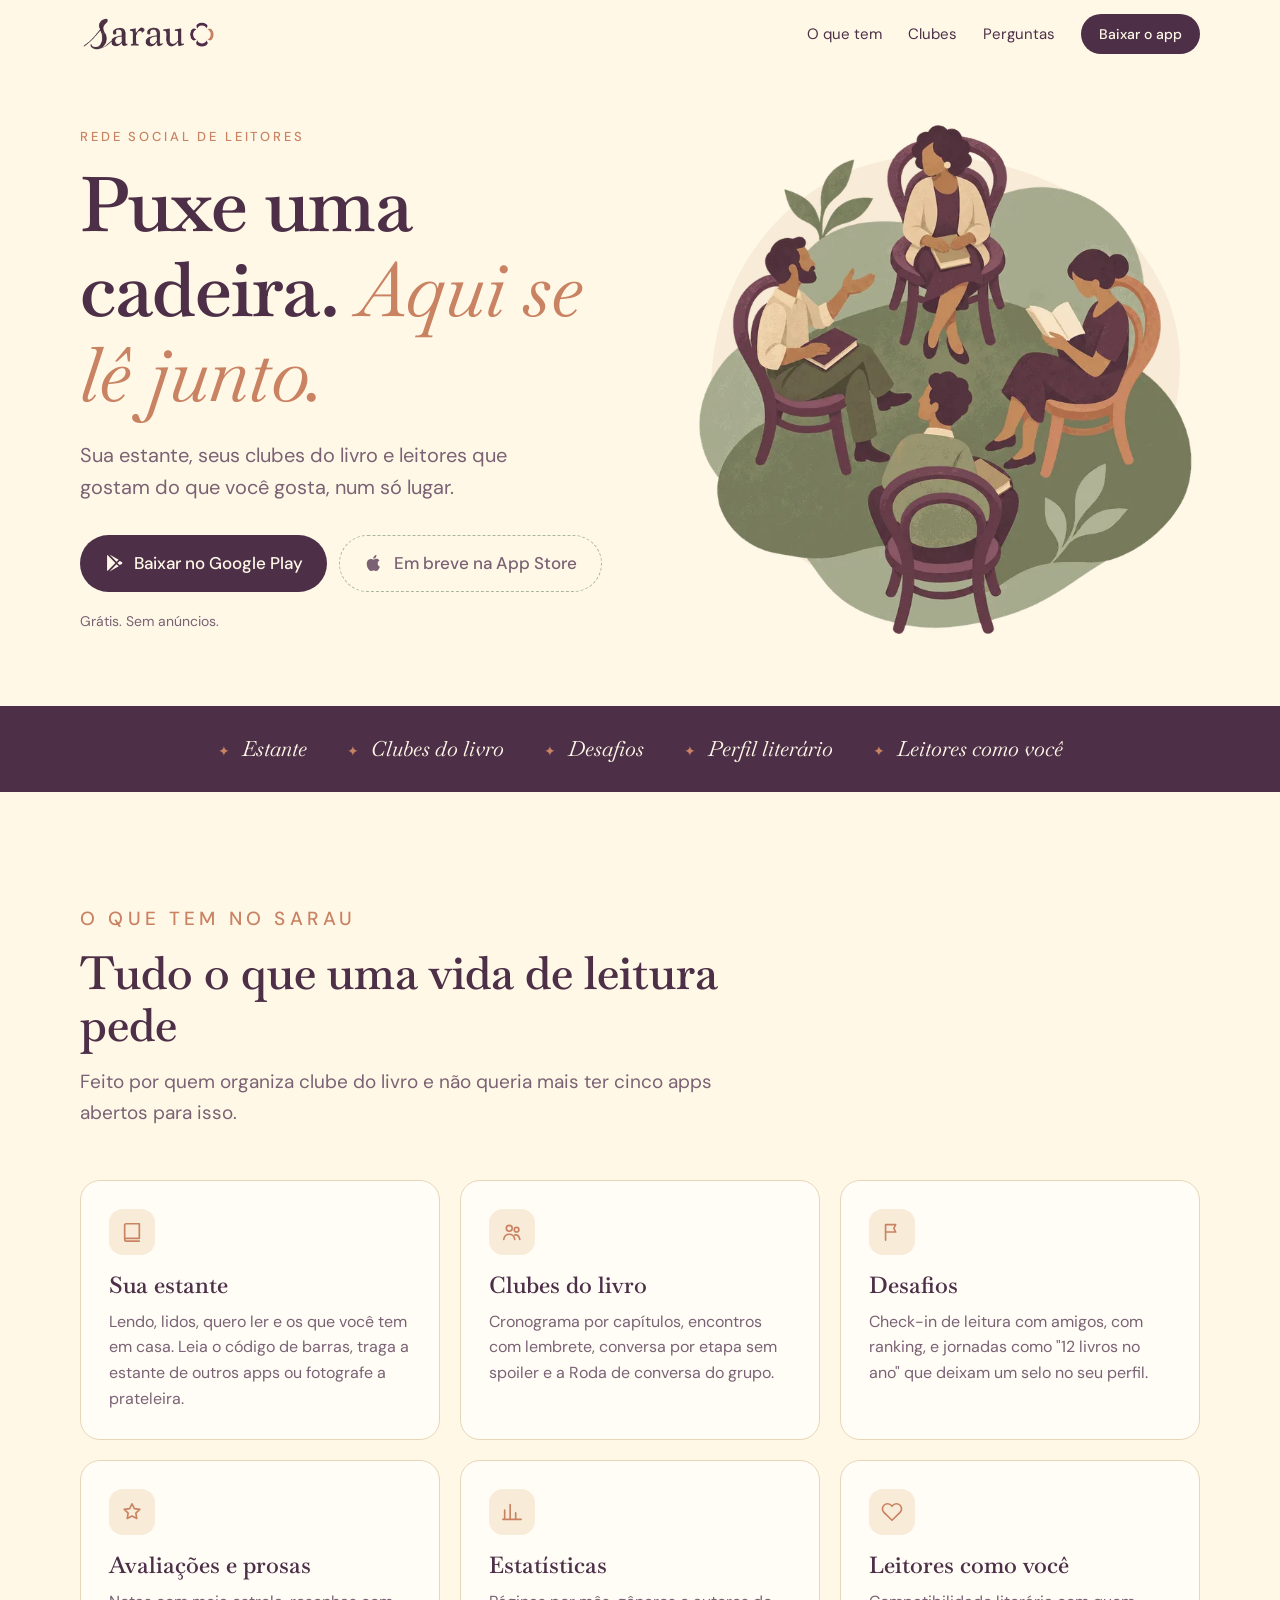
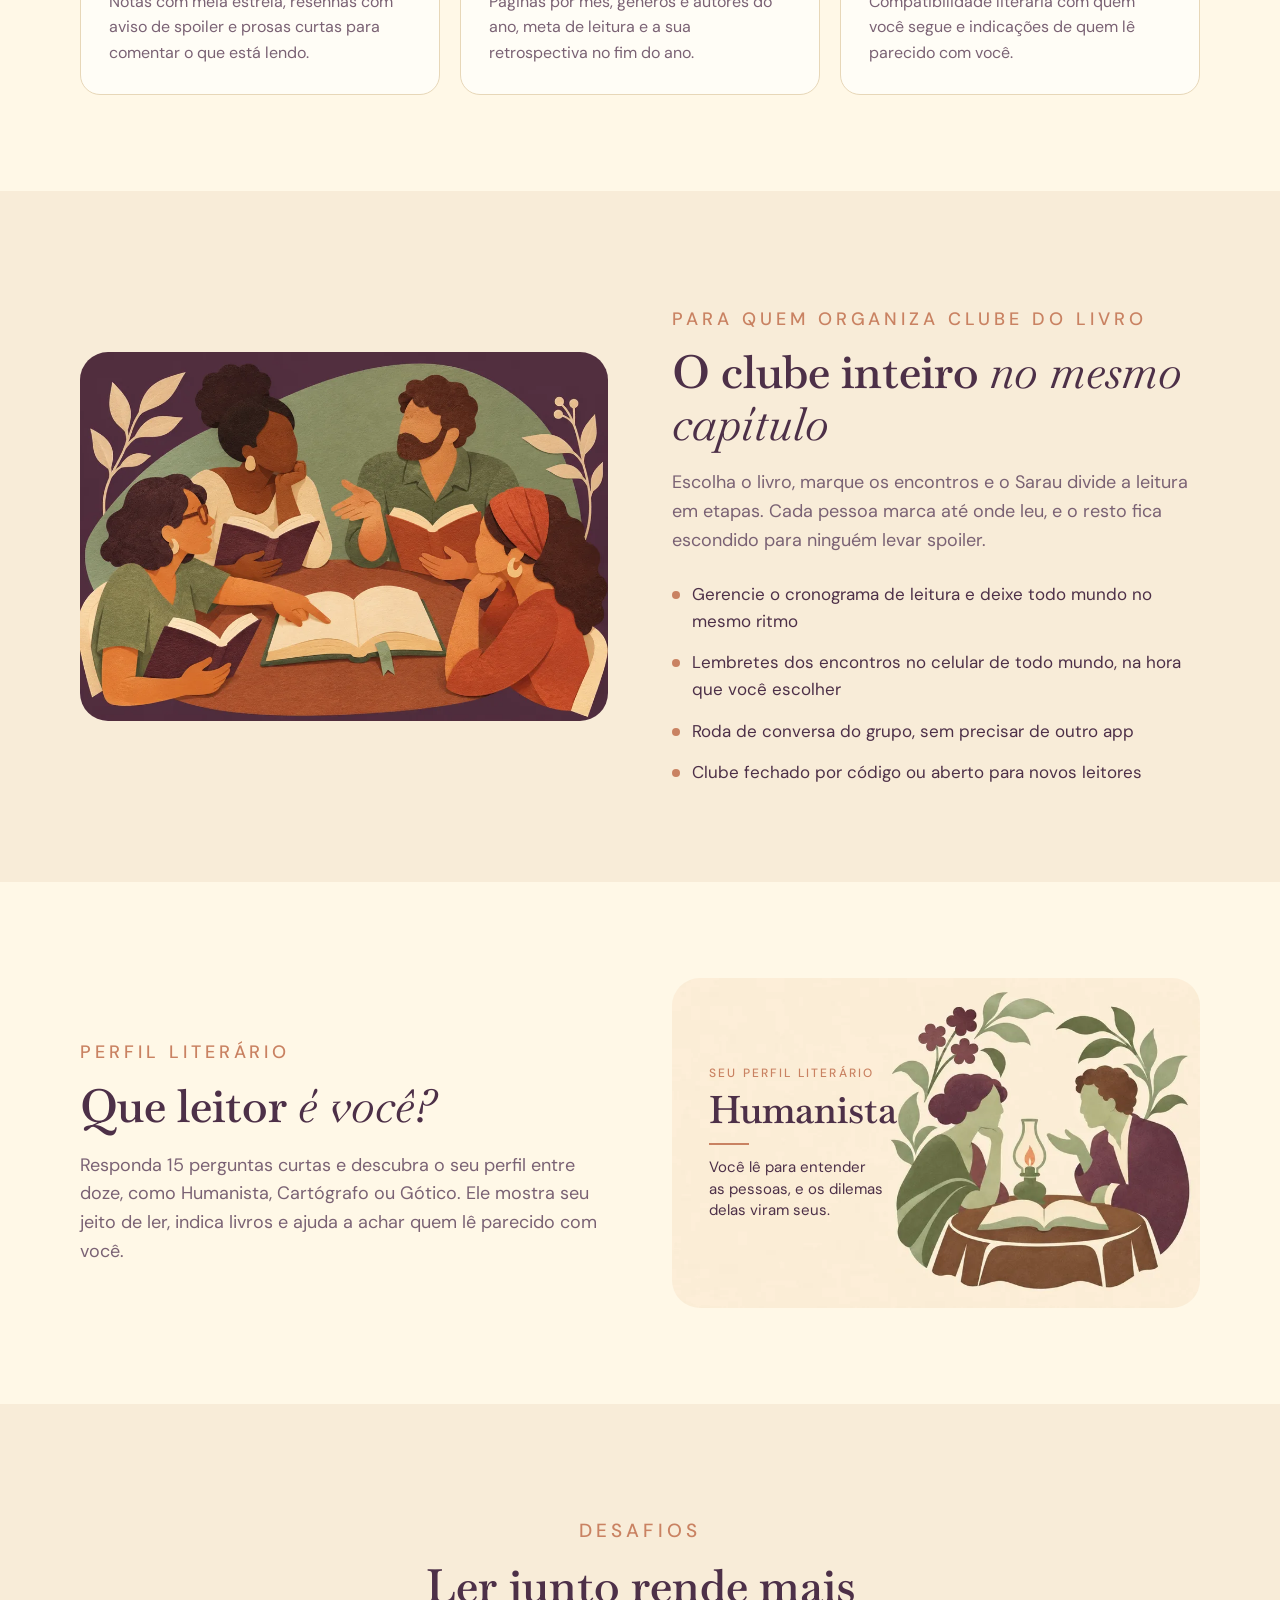
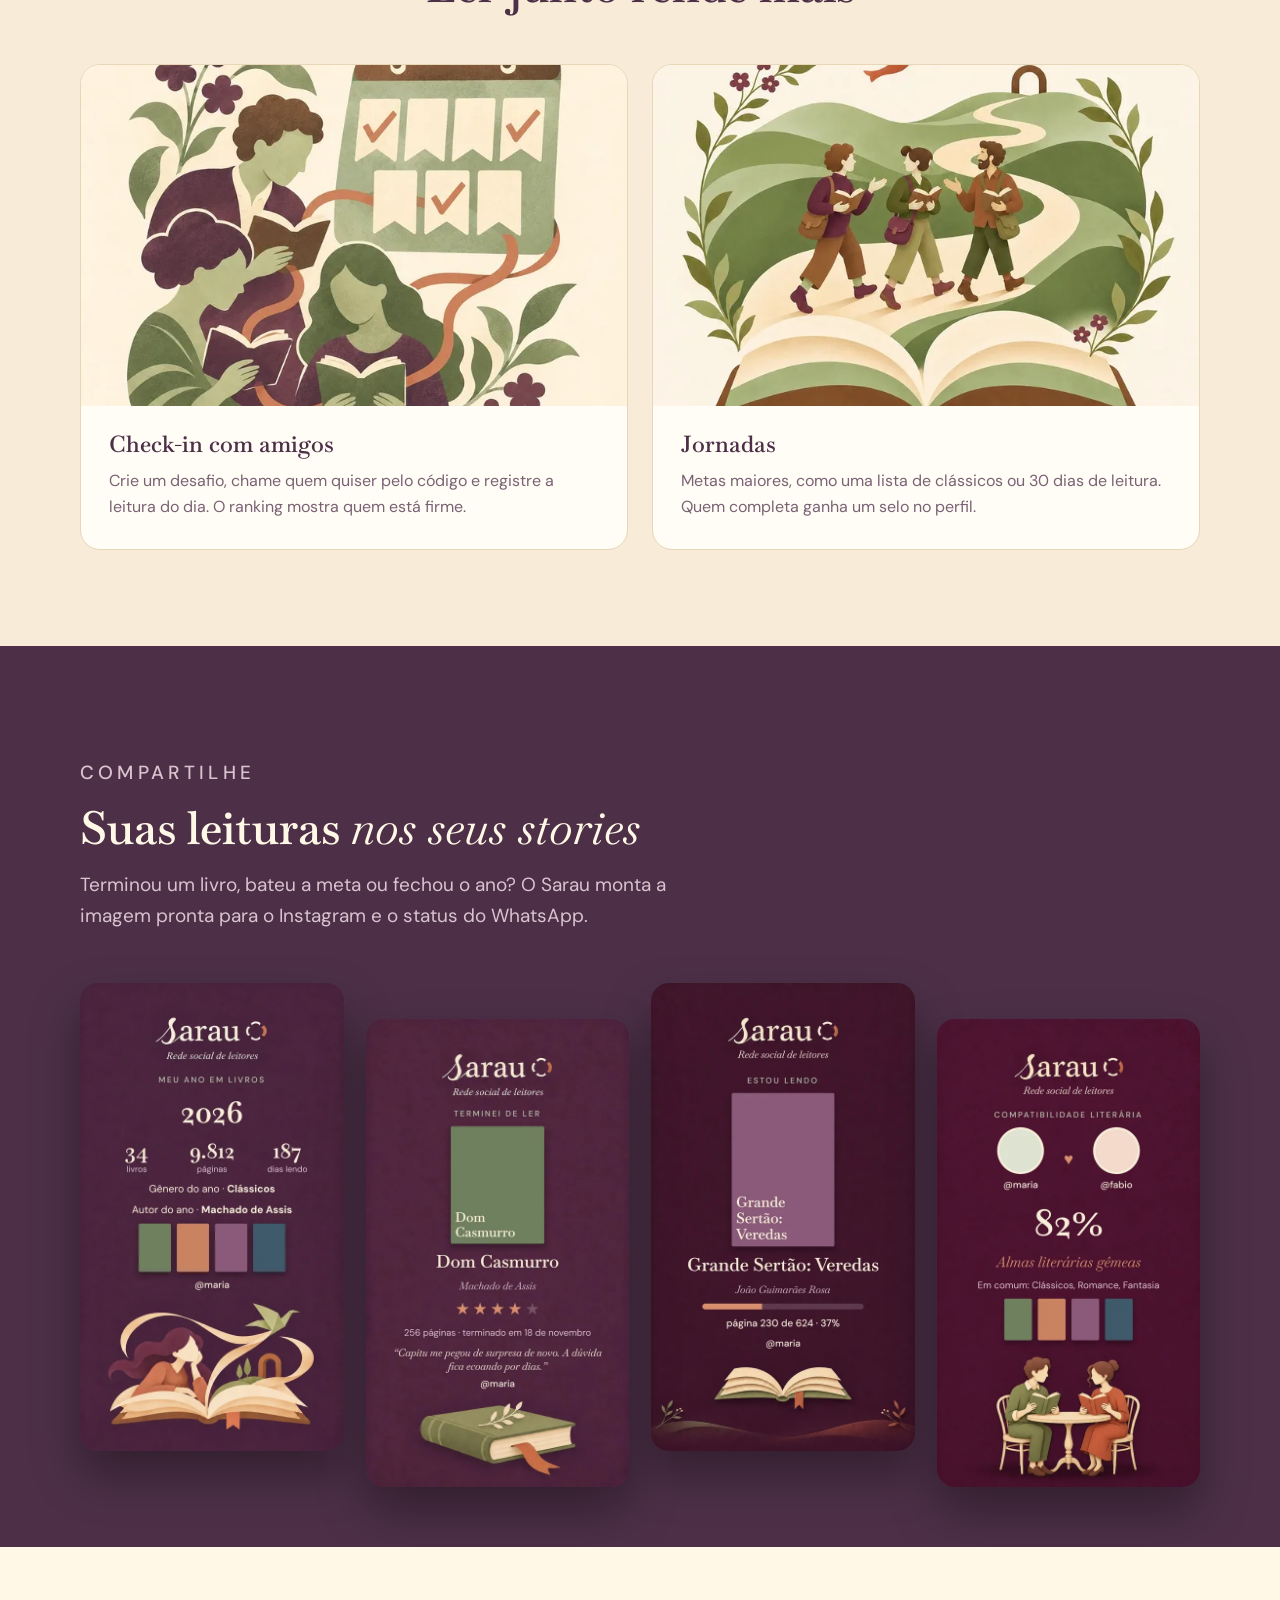
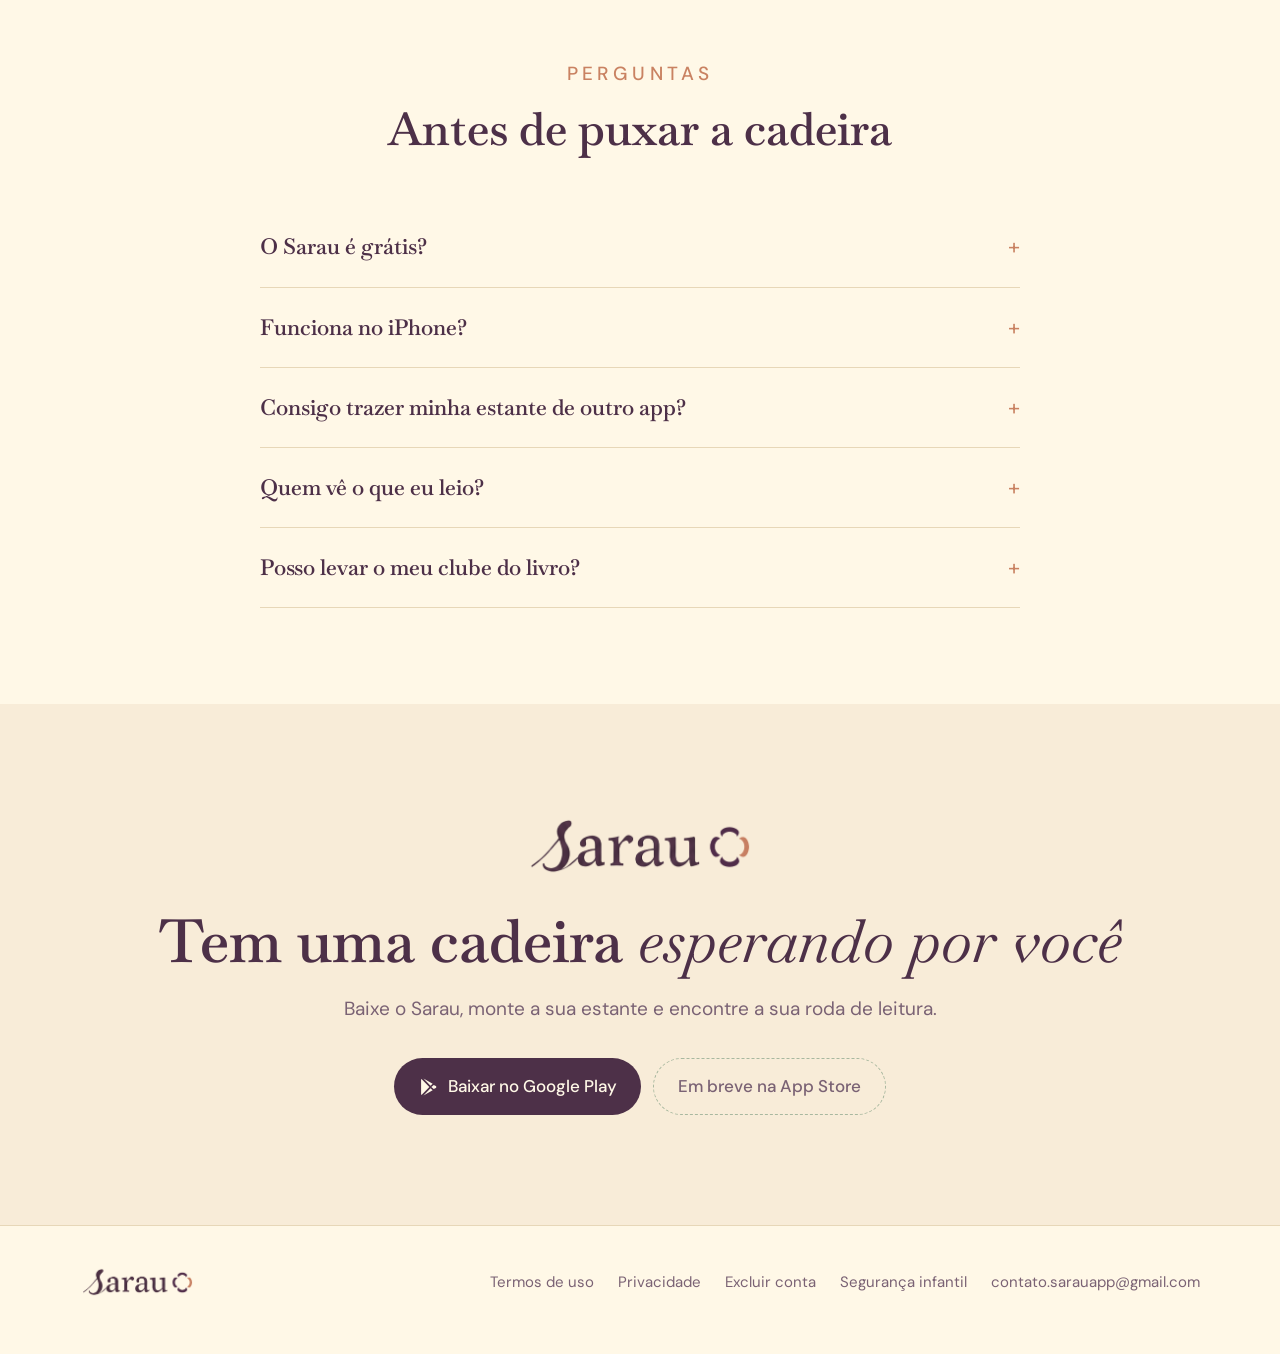
==== commit d13ee7c0: "Add files via upload" ====
--- a/index.html
+++ b/index.html
@@ -362,6 +362,7 @@
       <a href="termos.html">Termos de uso</a>
       <a href="privacidade.html">Privacidade</a>
       <a href="excluir-conta.html">Excluir conta</a>
+      <a href="seguranca-infantil.html">Segurança infantil</a>
       <a href="mailto:contato.sarauapp@gmail.com">contato.sarauapp@gmail.com</a>
     </nav>
   </div>
